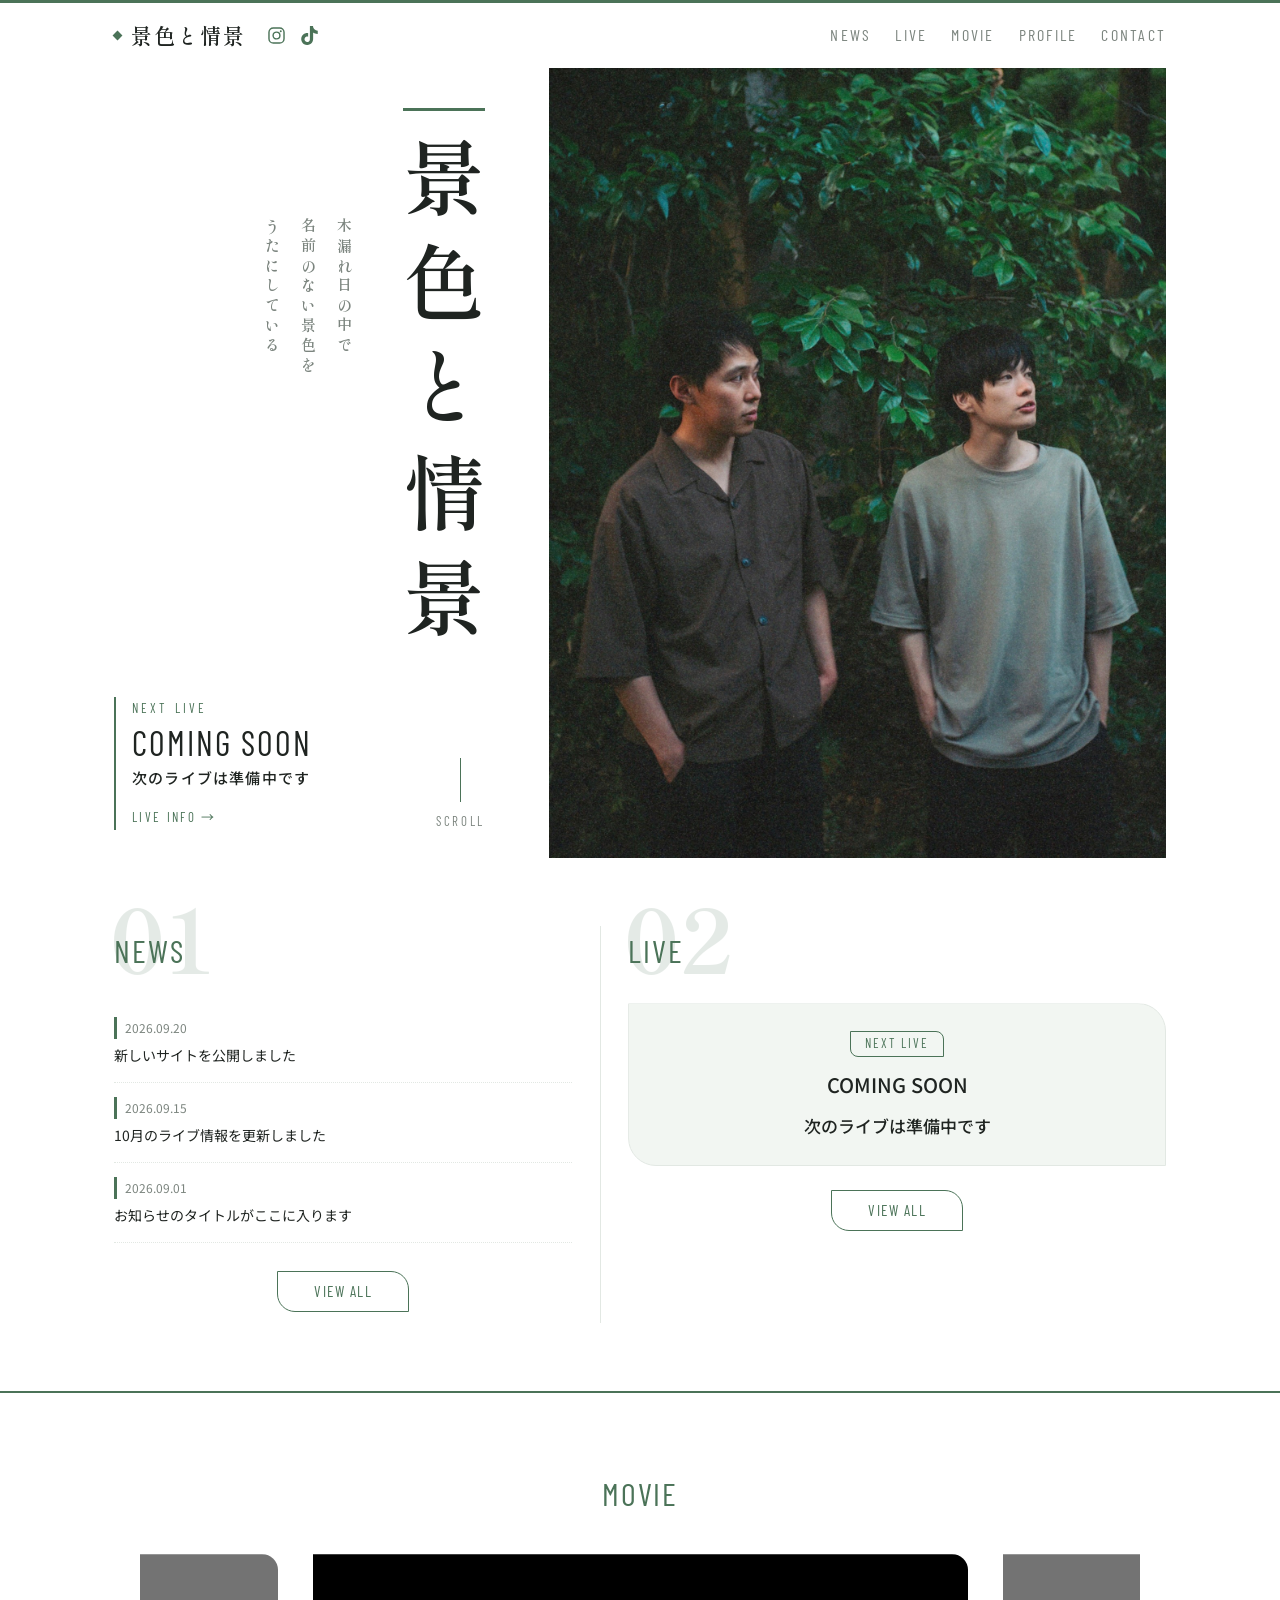
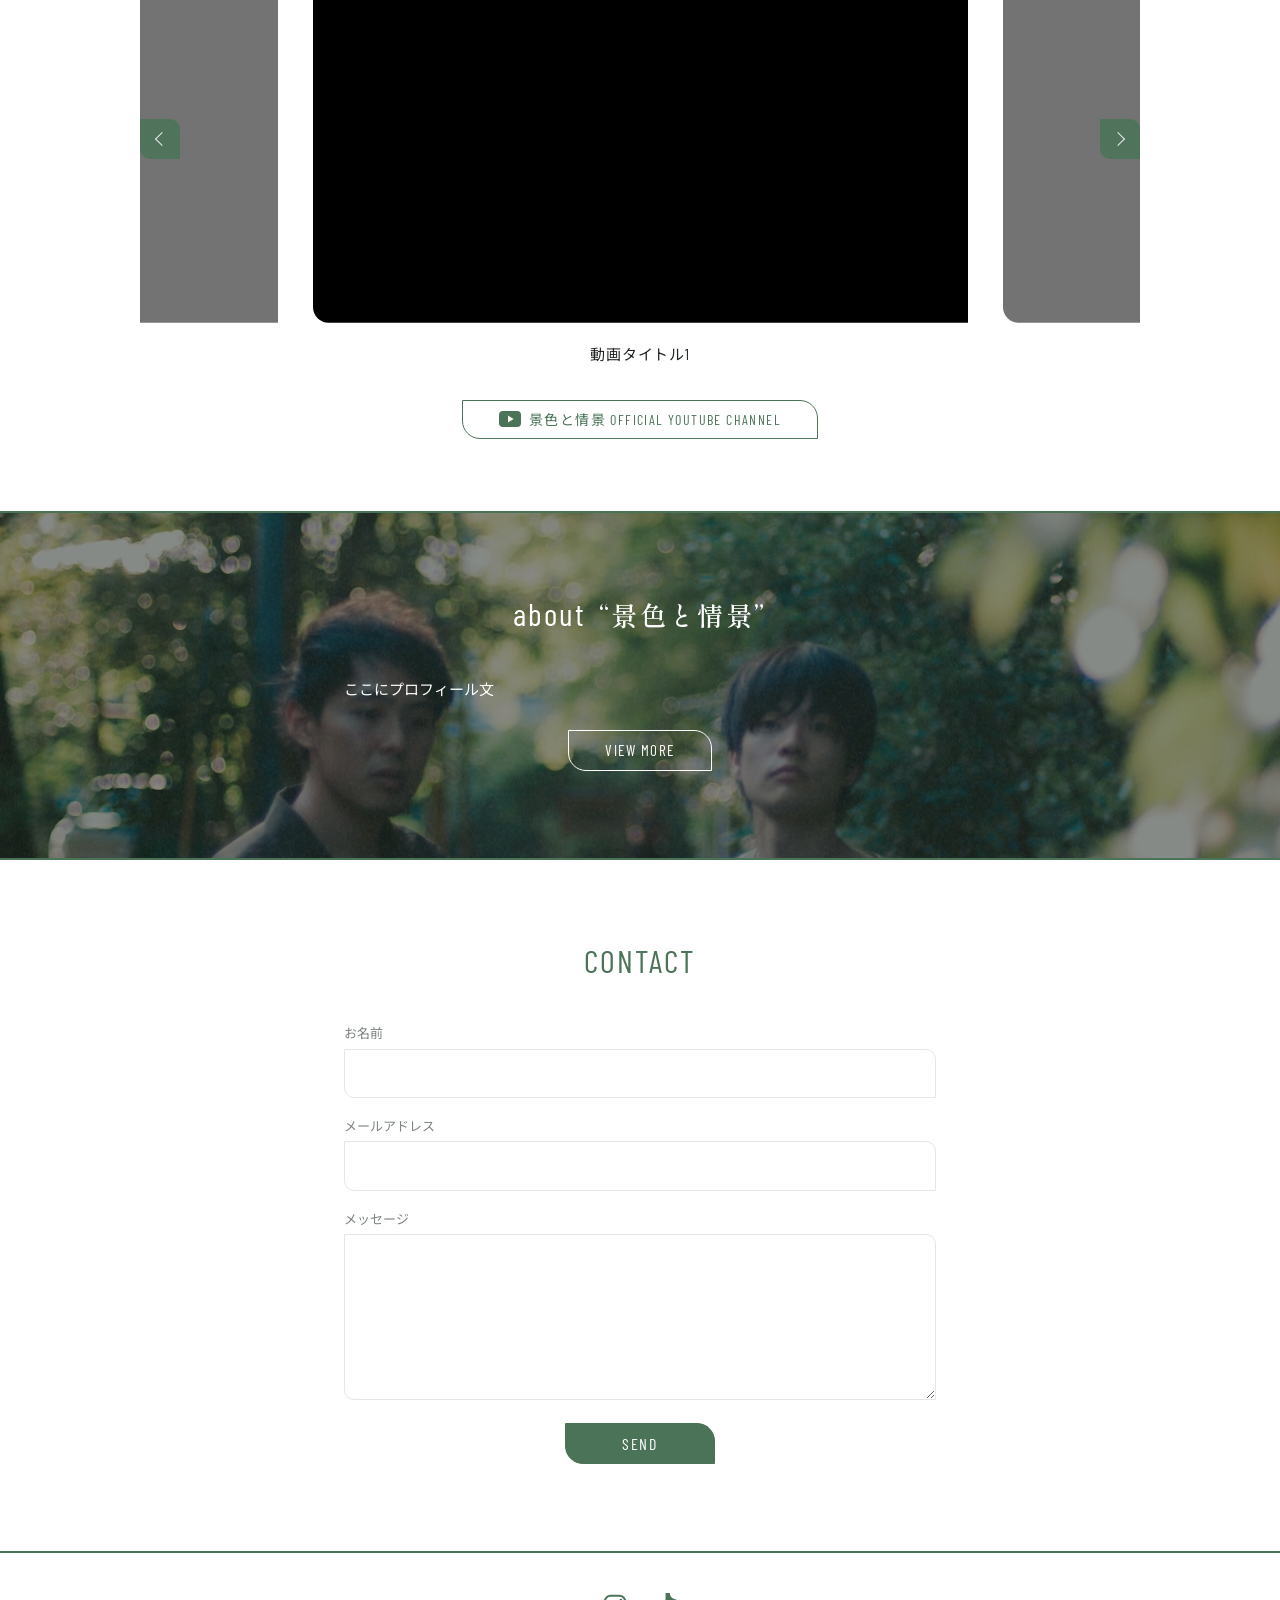
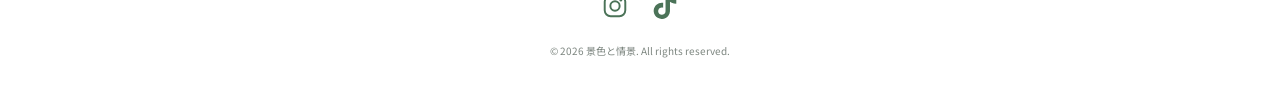
==== index.html @ c63a055a "ヘッダーのロゴの右隣に SNS アイコン（Instagram・TikTok）を追加 Co-Authored-By: Claude Opus 5.5 <noreply@anthropic.com>" ====
<!DOCTYPE html>
<html lang="ja">
<head>
  <meta charset="UTF-8">
  <meta name="viewport" content="width=device-width, initial-scale=1">
  <!-- 途中経過の公開中は、検索に出さない。完成して本番で公開するときに、この1行を消す -->
  <meta name="robots" content="noindex, nofollow">
  <title>景色と情景 | Official Site</title>
  <meta name="description" content="景色と情景 のオフィシャルサイト。ライブ情報・動画・プロフィール・お問い合わせ。">
  <link rel="preconnect" href="https://fonts.googleapis.com">
  <link rel="preconnect" href="https://fonts.gstatic.com" crossorigin>
  <!-- 動きを使う印(スクリプトが動かない環境では、動きなしで全部表示される) -->
  <script>document.documentElement.classList.add('js');</script>
  <link href="https://fonts.googleapis.com/css2?family=Barlow+Condensed:wght@400;500&family=Noto+Sans+JP:wght@400;500&family=Shippori+Mincho:wght@600;700&display=swap" rel="stylesheet">
  <link rel="stylesheet" href="theme.css?v=9">
  <link rel="stylesheet" href="style.css?v=21">
  <link rel="stylesheet" href="idea.css?v=6">
</head>
<body>

<!-- ▼ ヘッダー -->
<header class="site-header">
  <div class="wrap">
    <!-- ロゴ:専用の手書きロゴがないので、筆文字風フォントで表示 -->
    <div class="brand">
      <a class="logo" href="#top">景色と情景</a>
      <!-- SNS(下のフッターと同じリンク) -->
      <div class="head-sns">
        <a href="https://www.instagram.com/keshiki2324/" target="_blank" rel="noopener noreferrer" aria-label="Instagram"><svg viewBox="0 0 24 24" aria-hidden="true"><rect x="2.5" y="2.5" width="19" height="19" rx="5.5" fill="none" stroke="currentColor" stroke-width="1.8"/><circle cx="12" cy="12" r="4.3" fill="none" stroke="currentColor" stroke-width="1.8"/><circle cx="17.4" cy="6.6" r="1.2" fill="currentColor"/></svg></a>
        <a href="https://www.tiktok.com/@keshikijyoukei" target="_blank" rel="noopener noreferrer" aria-label="TikTok"><svg viewBox="0 0 24 24" aria-hidden="true"><path fill="currentColor" d="M12.525.02c1.31-.02 2.61-.01 3.91-.02.08 1.53.63 3.09 1.75 4.17 1.12 1.11 2.7 1.62 4.24 1.79v4.03c-1.44-.05-2.89-.35-4.2-.97-.57-.26-1.1-.59-1.62-.93-.01 2.92.01 5.84-.02 8.75-.08 1.4-.54 2.79-1.35 3.94-1.31 1.92-3.58 3.17-5.91 3.21-1.43.08-2.86-.31-4.08-1.03-2.02-1.19-3.44-3.37-3.65-5.71-.02-.5-.03-1-.01-1.49.18-1.9 1.12-3.72 2.58-4.96 1.66-1.44 3.98-2.13 6.15-1.72.02 1.48-.04 2.96-.04 4.44-.99-.32-2.15-.23-3.02.37-.63.41-1.11 1.04-1.36 1.75-.21.51-.15 1.07-.14 1.61.24 1.64 1.82 3.02 3.5 2.87 1.12-.01 2.19-.66 2.77-1.61.19-.33.4-.67.41-1.06.1-1.79.06-3.57.07-5.36.01-4.03-.01-8.05.02-12.07z"/></svg></a>
      </div>
    </div>
    <nav class="nav" aria-label="メニュー">
      <ul>
        <li><a href="news.html">NEWS</a></li>
        <li><a href="live.html">LIVE</a></li>
        <li><a href="#movie">MOVIE</a></li>
        <li><a href="profile.html">PROFILE</a></li>
        <li><a href="#contact">CONTACT</a></li>
      </ul>
    </nav>
  </div>
</header>

<!-- ▼ メイン写真(写真を替えるときは、下の img の src を書き換える。比率は写真に合わせて自動)
     パソコン:左に縦書きの名前、右に写真(元の縦長の比率のまま)
     スマホ　:写真を全幅で、名前は写真の左下 -->
<div class="hero" id="top">
  <div class="hero-text">
    <!-- アーティスト名。専用の手書きロゴがないので、明朝体で表示 -->
    <h1 class="hero-name">景色と情景</h1>
    <div class="idea idea-words" aria-hidden="true">木漏れ日の中で<br>名前のない景色を<br>うたにしている</div><a class="idea idea-live" href="live.html"><span class="k">NEXT LIVE</span><span class="d">&nbsp;</span><span class="p"></span><span class="t"></span><span class="m">LIVE INFO →</span></a>
    <span class="hero-scroll"><i class="line"></i>SCROLL</span>
  </div>
  <div class="hero-photo"><img src="images/forest-duo2.jpg" width="1522" height="1948" alt="森の中に立つ、景色と情景の2人"></div>
</div>

<main>
  <!-- ▼ NEWS と LIVE を左右に並べる -->
  <div class="wrap">
    <div class="info" id="info">
      <section class="reveal" style="--d:0s" aria-labelledby="news-title">
        <span class="sec-num" aria-hidden="true">01</span>
        <h2 class="sec-title" id="news-title">NEWS</h2>
        <!-- お知らせ。中身は js/news.js が microCMS から読み込んで、新しい順に3件入れる
             (読み込めないときは、下の文のまま) -->
        <ul class="list">
          <li><span class="date">2026.09.20</span>新しいサイトを公開しました</li>
          <li><span class="date">2026.09.15</span>10月のライブ情報を更新しました</li>
          <li><span class="date">2026.09.01</span>お知らせのタイトルがここに入ります</li>
        </ul>
        <p class="more"><a class="btn" href="news.html">VIEW ALL</a></p>
      </section>

      <section id="live" class="reveal" style="--d:.15s" aria-labelledby="live-title">
        <span class="sec-num" aria-hidden="true">02</span>
        <h2 class="sec-title" id="live-title">LIVE</h2>

        <!-- 次のライブ。中身は js/live.js が microCMS から読み込んで入れる(写真の左の NEXT LIVE も同じ)。
             今日以降でいちばん近いライブが、自動で入る。下の一覧は、その次の2件 -->
        <div class="live-card">
          <span class="live-badge">NEXT LIVE</span>
          <p class="live-date">&nbsp;</p>
          <p class="live-status" hidden></p>
          <p class="live-place">ライブ情報を読み込み中...</p>
          <p class="live-detail" hidden></p>
        </div>

        <ul class="list" hidden></ul>
        <p class="more"><a class="btn" href="live.html">VIEW ALL</a></p>
      </section>
    </div>
  </div>

  <!-- ▼ MOVIE -->
  <section class="section" id="movie">
    <div class="wrap reveal">
      <h2 class="sec-title">MOVIE</h2>
      <!-- 動画スライダー:真ん中の動画が再生でき、左右の矢印(またはとなりの動画をクリック)で切り替わる。
           動画を変えるときは、iframe の src の「ID」の部分(YouTube のURL末尾)と、data-title(下に出るタイトル)を書き換える -->
      <div class="yt" id="yt" aria-roledescription="carousel" aria-label="動画">
        <div class="yt-stage">
          <!-- 動画1:iframe の src の「VIDEO_ID」の部分と、data-title(下に出るタイトル)を、実際の動画に書き換える -->
          <div class="yt-slide" data-title="動画タイトル1">
            <iframe src="https://www.youtube.com/embed/VIDEO_ID?enablejsapi=1&amp;rel=0" title="動画タイトル1" loading="lazy" allow="accelerometer; clipboard-write; encrypted-media; gyroscope; picture-in-picture; web-share" referrerpolicy="strict-origin-when-cross-origin" allowfullscreen></iframe>
          </div>
          <div class="yt-slide" data-title="動画タイトル2">
            <iframe src="https://www.youtube.com/embed/VIDEO_ID?enablejsapi=1&amp;rel=0" title="動画タイトル2" loading="lazy" allow="accelerometer; clipboard-write; encrypted-media; gyroscope; picture-in-picture; web-share" referrerpolicy="strict-origin-when-cross-origin" allowfullscreen></iframe>
          </div>
          <div class="yt-slide" data-title="動画タイトル3">
            <iframe src="https://www.youtube.com/embed/VIDEO_ID?enablejsapi=1&amp;rel=0" title="動画タイトル3" loading="lazy" allow="accelerometer; clipboard-write; encrypted-media; gyroscope; picture-in-picture; web-share" referrerpolicy="strict-origin-when-cross-origin" allowfullscreen></iframe>
          </div>
          <button class="yt-btn yt-prev" type="button" aria-label="前の動画"></button>
          <button class="yt-btn yt-next" type="button" aria-label="次の動画"></button>
        </div>
        <p class="yt-caption" aria-live="polite"></p>
      </div>
      <!-- チャンネルへのボタン(リンク先は、景色と情景さんのチャンネルURLに) -->
      <a class="btn btn-yt" href="#" target="_blank" rel="noopener noreferrer">
        <svg viewBox="0 0 22 16" aria-hidden="true"><rect width="22" height="16" rx="4" fill="currentColor"/><path class="tri" d="M9 4.6v6.8L14.6 8z" fill="#fff"/></svg>
        景色と情景 OFFICIAL YOUTUBE CHANNEL
      </a>
    </div>
  </section>

  <!-- ▼ about "景色と情景"(背景は、並木道の2人の写真。写真は style.css の #profile で指定) -->
  <section class="section" id="profile">
    <div class="wrap narrow reveal">
      <h2 class="sec-title about-title">about <span>“景色と情景”</span></h2>
      <div class="profile-text">
        <p>ここにプロフィール文</p>
      </div>
      <p class="more"><a class="btn" href="profile.html">VIEW MORE</a></p>
    </div>
  </section>

  <!-- ▼ CONTACT -->
  <section class="section" id="contact">
    <div class="wrap narrow reveal">
      <h2 class="sec-title">CONTACT</h2>
      <!-- action は、フォーム送信サービス(Formspree など)のURLに置き換える -->
      <form class="form" action="#" method="post">
        <label>お名前<input type="text" name="name" required></label>
        <label>メールアドレス<input type="email" name="email" required></label>
        <label>メッセージ<textarea name="message" rows="6" required></textarea></label>
        <p class="submit"><button class="btn btn-fill" type="submit">SEND</button></p>
      </form>
    </div>
  </section>
</main>

<!-- ▼ フッター -->
<footer class="site-footer">
  <!-- SNS:アイコンを押すと、別のタブで開く。増やすときは、a を1つ足す -->
  <div class="sns">
    <a href="https://www.instagram.com/keshiki2324/" target="_blank" rel="noopener noreferrer" aria-label="Instagram">
      <svg viewBox="0 0 24 24" aria-hidden="true"><rect x="2.5" y="2.5" width="19" height="19" rx="5.5" fill="none" stroke="currentColor" stroke-width="1.8"/><circle cx="12" cy="12" r="4.3" fill="none" stroke="currentColor" stroke-width="1.8"/><circle cx="17.4" cy="6.6" r="1.2" fill="currentColor"/></svg>
    </a>
    <a href="https://www.tiktok.com/@keshikijyoukei" target="_blank" rel="noopener noreferrer" aria-label="TikTok">
      <svg viewBox="0 0 24 24" aria-hidden="true"><path fill="currentColor" d="M12.525.02c1.31-.02 2.61-.01 3.91-.02.08 1.53.63 3.09 1.75 4.17 1.12 1.11 2.7 1.62 4.24 1.79v4.03c-1.44-.05-2.89-.35-4.2-.97-.57-.26-1.1-.59-1.62-.93-.01 2.92.01 5.84-.02 8.75-.08 1.4-.54 2.79-1.35 3.94-1.31 1.92-3.58 3.17-5.91 3.21-1.43.08-2.86-.31-4.08-1.03-2.02-1.19-3.44-3.37-3.65-5.71-.02-.5-.03-1-.01-1.49.18-1.9 1.12-3.72 2.58-4.96 1.66-1.44 3.98-2.13 6.15-1.72.02 1.48-.04 2.96-.04 4.44-.99-.32-2.15-.23-3.02.37-.63.41-1.11 1.04-1.36 1.75-.21.51-.15 1.07-.14 1.61.24 1.64 1.82 3.02 3.5 2.87 1.12-.01 2.19-.66 2.77-1.61.19-.33.4-.67.41-1.06.1-1.79.06-3.57.07-5.36.01-4.03-.01-8.05.02-12.07z"/></svg>
    </a>
  </div>
  <small>&copy; 2026 景色と情景. All rights reserved.</small>
</footer>

<!-- ライブ情報(microCMS の設定は js/config.js) -->
<script src="js/config.js?v=3"></script>
<script src="js/format.js?v=1"></script>
<script src="js/live.js?v=6"></script>
<script src="js/news.js?v=2"></script>

<!-- 動き:画面に入ったら、ふわっと表示する(reveal の印をつけた部分) -->
<script>
(function () {
  var els = document.querySelectorAll('.reveal');
  if (!('IntersectionObserver' in window)) {
    els.forEach(function (e) { e.classList.add('is-visible'); });
    return;
  }
  var io = new IntersectionObserver(function (entries) {
    entries.forEach(function (en) {
      if (en.isIntersecting) { en.target.classList.add('is-visible'); io.unobserve(en.target); }
    });
  }, { threshold: 0.12, rootMargin: '0px 0px -6% 0px' });
  els.forEach(function (e) { io.observe(e); });
})();
</script>

<!-- 動き:動画スライダー(矢印・となりの動画のクリック・スマホのスワイプで切り替え。最後の次は最初へ戻る) -->
<script>
(function () {
  var root = document.getElementById('yt');
  if (!root) return;
  var slides = [].slice.call(root.querySelectorAll('.yt-slide'));
  var cap = root.querySelector('.yt-caption');
  var n = slides.length, cur = 0;

  function rel(i) { var d = (i - cur + n) % n; return d > n / 2 ? d - n : d; }   // 真ん中=0、右=1、左=-1

  function pause(slide) {   // 見えなくなった動画は、一時停止する
    var f = slide.querySelector('iframe');
    try { f.contentWindow.postMessage(JSON.stringify({ event: 'command', func: 'pauseVideo', args: [] }), '*'); } catch (e) {}
  }

  function render(first) {
    slides.forEach(function (s, i) {
      var r = rel(i), old = s._rel;
      s._rel = r;
      var jump = old !== undefined && Math.abs(r - old) > 1;   // 端から端へ飛ぶ1枚は、動きなしで移す
      if (jump) s.classList.add('no-anim');
      s.style.setProperty('--rel', r);
      if (jump) { void s.offsetWidth; s.classList.remove('no-anim'); }
      var active = r === 0;
      if (!active && s.classList.contains('is-active')) pause(s);
      s.classList.toggle('is-active', active);
      s.setAttribute('aria-hidden', active ? 'false' : 'true');
    });
    var text = slides[cur].getAttribute('data-title') || '';
    if (first) { cap.textContent = text; return; }
    cap.style.opacity = 0;
    setTimeout(function () { cap.textContent = text; cap.style.opacity = 1; }, 250);
  }

  function go(i) { cur = (i + n) % n; render(false); }
  root.querySelector('.yt-prev').addEventListener('click', function () { go(cur - 1); });
  root.querySelector('.yt-next').addEventListener('click', function () { go(cur + 1); });
  slides.forEach(function (s, i) { s.addEventListener('click', function () { if (i !== cur) go(i); }); });

  var x0 = null, stage = root.querySelector('.yt-stage');
  stage.addEventListener('touchstart', function (e) { x0 = e.touches[0].clientX; }, { passive: true });
  stage.addEventListener('touchend', function (e) {
    if (x0 === null) return;
    var dx = e.changedTouches[0].clientX - x0; x0 = null;
    if (Math.abs(dx) > 40) go(cur + (dx < 0 ? 1 : -1));
  });

  render(true);
})();
</script>

</body>
</html>
---- theme.css ----
/* ==========================================================
   A 2列型 ─ 色・フォント・画像の設定(ここだけ変えれば見た目が変わります)
   ========================================================== */
:root {
  /* 色(白を基本に、写真の木の葉の緑を、線・見出し・ボタンに、さりげなく) */
  --accent: #4b7358;        /* アクセント色(見出し・線・ボタン)。写真の木の葉の、落ち着いた緑 */
  --accent-soft: #f2f6f2;   /* アクセントの薄い色(プロフィールやライブの枠の背景)。ほんのり緑がかった白 */
  --bg: #ffffff;            /* 背景。白 */
  --text: #1f2421;          /* 本文の文字色。わずかに緑みのある黒 */
  --muted: #7c857f;         /* 補助の文字色。緑みのある灰色 */
  --line: #e2e8e3;          /* 枠線・区切り線 */

  /* フォント(index.html の Google Fonts と合わせる) */
  --font-body: 'Noto Sans JP', sans-serif;
  --font-head: 'Barlow Condensed', 'Noto Sans JP', sans-serif;
  --font-name: 'Shippori Mincho', serif;   /* オーソドックスな明朝体。名前(ロゴ・写真の上の文字)専用 */

  /* 画像:使うときは none を url('images/hero.jpg') のように書き換える */
  /* メイン写真は index.html の img で設定(元の比率のまま表示)。ほかの写真:images/forest-duo.jpg、images/guitar-duo-live.jpg */
}
---- style.css ----
/* ==========================================================
   A 2列型 ─ 配置(レイアウト)
   色は theme.css で管理。ここは基本さわらなくてOK。
   ========================================================== */
*, *::before, *::after { box-sizing: border-box; }
html { scroll-behavior: smooth; }
body {
  margin: 0;
  background: var(--bg);
  color: var(--text);
  font-family: var(--font-body);
  font-size: 15px;
  line-height: 1.8;
}
a { color: inherit; text-decoration: none; }
img { max-width: 100%; display: block; }
.wrap { max-width: 1100px; margin: 0 auto; padding: 0 24px; }

/* ── ヘッダー:ロゴ左・メニュー右 ── */
.site-header { border-top: 3px solid var(--accent); }
.site-header .wrap {
  display: flex; justify-content: space-between; align-items: center;
  flex-wrap: wrap; gap: 12px 24px; padding-top: 18px; padding-bottom: 18px;
}
.logo {
  display: flex; align-items: center; gap: 10px; line-height: 1.2;
  font-family: var(--font-name); font-weight: 600; font-size: 21px; letter-spacing: .1em;
  color: var(--text);
}
.logo::before { content: ""; flex: none; width: 7px; height: 7px; background: var(--accent); transform: rotate(45deg); }
/* ロゴの右隣の SNS アイコン */
.brand { display: flex; align-items: center; gap: 20px; }
.head-sns { display: flex; align-items: center; gap: 14px; }
.head-sns a { display: block; width: 19px; height: 19px; color: var(--accent); transition: opacity .3s ease; }
.head-sns a:hover { opacity: .6; }
.head-sns svg { display: block; width: 100%; height: 100%; }
.nav ul { list-style: none; margin: 0; padding: 0; display: flex; flex-wrap: wrap; gap: 6px 24px; }
.nav a { font-family: var(--font-head); font-size: 16px; letter-spacing: .14em; color: var(--muted); transition: color .3s ease; }
.nav a:hover { color: var(--accent); }

/* ── メイン写真 ──
   写真は切り抜かず、元の比率のまま見せる。
   パソコン:左に縦書きの名前、右に縦長の写真。スマホ:写真を全幅で、名前は写真の左下。 */
.hero {
  position: relative;
  max-width: 1100px; margin: 0 auto; padding: 0 24px;
  display: grid; grid-template-columns: 1fr auto;
  font-family: var(--font-head); letter-spacing: .2em; font-size: 13px;
}
.hero-photo { position: relative; overflow: hidden; }
/* 写真:高さを画面に合わせ、幅は元の比率のまま自動(切り抜かない) */
.hero-photo { --h: clamp(460px, calc(100vh - 110px), 860px); }   /* 写真の高さ(画面の高さに合わせる) */
.hero-photo img {
  display: block; max-width: none;
  height: var(--h);
  width: calc(var(--h) * 1522 / 1948);   /* 幅 = 高さ × 元の比率(横1522 / 縦1948)。写真を替えたら数字も替える */
  filter: contrast(1.03);   /* 写真は、元の色のまま(ほんの少しだけ、くっきり) */
}
/* 左の欄:名前(上)と SCROLL(下) */
.hero-text {
  display: flex; flex-direction: column; justify-content: space-between; align-items: flex-end;
  padding: 40px clamp(28px, 5vw, 64px) 24px 0;
  color: var(--muted);
}
/* アーティスト名:縦書き。上に短いアクセントの線 */
.hero-name {
  position: relative; margin: 0; line-height: 1;
  writing-mode: vertical-rl;
  font-family: var(--font-name); font-weight: 600;
  font-size: clamp(44px, 6.4vw, 84px); letter-spacing: .28em;
  color: var(--text);
}
.hero-name::before {
  content: ""; position: absolute; top: -28px; left: 0; right: 0; height: 3px;
  background: var(--accent);
}
.hero-name { margin-top: 28px; }

/* ── NEWS と LIVE を左右に並べる(幅は少し非対称に。境目に縦線) ── */
.info { display: grid; grid-template-columns: .92fr 1.08fr; gap: 56px; padding: 64px 0; }
.info .reveal { position: relative; z-index: 0; }
.info #live::before {
  content: ""; position: absolute; left: -28px; top: 4px; bottom: 4px; width: 1px;
  background: var(--line);
}
.sec-title {
  position: relative; margin: 0 0 24px; font-family: var(--font-head); font-weight: 400;
  font-size: 32px; letter-spacing: .06em; color: var(--accent);
}
/* 見出しの後ろの、大きな薄い数字(飾り) */
.sec-num {
  position: absolute; z-index: -1; left: -4px; top: -30px;
  font-family: var(--font-name); font-weight: 700; font-size: 88px; line-height: 1;
  color: var(--accent); opacity: .14; letter-spacing: 0;
}
.list { list-style: none; margin: 0 0 28px; padding: 0; }
.list li { padding: 14px 0; border-bottom: 1px dotted var(--line); font-size: 14px; }
.list .date {
  display: block; font-size: 12px; color: var(--muted);
  border-left: 3px solid var(--accent); padding-left: 8px; margin-bottom: 4px;
}
.tag {
  display: inline-block; margin-left: 6px; padding: 0 10px; border-radius: 0 8px 0 8px;
  background: var(--accent); color: #fff; font-size: 11px; letter-spacing: .06em;
}
.more { text-align: center; }

/* ── LIVE カード(共通部品) ── */
.live-card {
  border: 1px solid var(--line); border-radius: 0 28px 0 28px; padding: 24px 20px; margin-bottom: 24px;
  text-align: center; background: var(--accent-soft);
}
.live-badge {
  display: inline-block; border: 1px solid var(--accent); border-radius: 0 8px 0 8px; color: var(--accent);
  padding: 0 14px; font-family: var(--font-head); letter-spacing: .14em; font-size: 13px;
}
.live-date { margin: 10px 0 0; font-size: 20px; font-weight: 500; }
.live-status { margin: 0; color: var(--accent); font-size: 14px; font-weight: 500; }
.live-place { margin: 8px 0 0; font-size: 17px; font-weight: 500; }
.live-detail { margin: 6px 0 0; font-size: 13px; color: var(--muted); white-space: pre-line; }

/* ── ライブ情報のページ(live.html)──
   年月ごとの見出し、その下に1件ずつ。終わったライブは「PAST LIVE」の下に、薄く */
.live-page { max-width: 800px; margin: 0 auto; padding: 64px 24px 80px; }
.live-page .sec-title { text-align: center; margin-bottom: 48px; }
.live-page .loading, .live-empty { text-align: center; color: var(--muted); }
.month-group { margin-bottom: 44px; }
.month-title {
  margin: 0 0 8px; padding-bottom: 6px; border-bottom: 2px solid var(--accent);
  font-family: var(--font-head); font-weight: 500; font-size: 26px; letter-spacing: .06em; color: var(--text);
}
.live-list { list-style: none; margin: 0; padding: 0; }
.live-list li { padding: 20px 0; border-bottom: 1px dotted var(--line); }
.live-list span { display: block; }
.live-list .date { font-size: 18px; font-weight: 500; letter-spacing: .04em; border-left: 3px solid var(--accent); padding-left: 10px; }
.live-list .status { margin-top: 4px; color: var(--accent); font-size: 13px; font-weight: 500; }
.live-list .venue { margin-top: 6px; font-size: 16px; font-weight: 500; }
.live-list .desc { margin-top: 4px; font-size: 14px; color: var(--muted); line-height: 1.8; white-space: pre-wrap; }
.past-divider {
  margin: 64px 0 28px; padding-top: 32px; border-top: 1px solid var(--line); text-align: center;
  font-family: var(--font-head); font-weight: 400; font-size: 20px; letter-spacing: .3em; color: var(--muted);
}
.live-list.past { opacity: .5; }
.live-page .back, .profile-page .back { margin-top: 48px; text-align: center; }

/* ── プロフィールのページ(profile.html)──
   上:2人の横長の写真、その下に紹介文。下:メンバー2人を並べる */
.profile-page { max-width: 1000px; margin: 0 auto; padding: 64px 24px 80px; }
.profile-page > .sec-title, .members .sec-title { text-align: center; margin-bottom: 48px; }
.profile-photo img { width: 100%; height: auto; border-radius: 0 28px 0 28px; }
.profile-body { max-width: 760px; margin: 40px auto 0; }
.profile-name {
  margin: 0 0 20px; padding-bottom: 12px; border-bottom: 2px solid var(--accent);
  font-family: var(--font-name); font-weight: 600; font-size: 28px; letter-spacing: .12em;
}
.profile-body p { margin: 0 0 1em; }
.members { margin-top: 96px; padding-top: 64px; border-top: 1px solid var(--line); }
.member-grid { display: grid; grid-template-columns: 1fr 1fr; gap: 56px; }
.member-photo { aspect-ratio: 4 / 5; overflow: hidden; border-radius: 0 28px 0 28px; }
.member-photo img { width: 100%; height: 100%; object-fit: cover; }
.pos-nakayama { object-position: 22% 50%; }   /* 顔が左寄りの写真 */
.pos-iisaka { object-position: 50% 30%; }
.member-name {
  margin: 20px 0 10px; padding-left: 12px; border-left: 3px solid var(--accent); line-height: 1.3;
  font-family: var(--font-name); font-weight: 600; font-size: 22px; letter-spacing: .08em;
}
.member-text p { margin: 0 0 1em; font-size: 14px; line-height: 1.9; }
.member-text p:last-child { margin-bottom: 0; }
#profile .more { margin-top: 28px; }

/* ── NEWS のページ(news.html)。トップの NEWS と同じ形の一覧を、少し大きく ── */
.news-list li { padding: 18px 0; font-size: 15px; }
.news-list .date { font-size: 13px; }

/* ── ボタン:触れると、色が左から右へ広がる ── */
.btn {
  display: inline-block; border: 1px solid var(--accent); color: var(--accent);
  border-radius: 0 18px 0 18px; padding: 6px 36px; font-family: var(--font-head);
  font-size: 15px; letter-spacing: .1em; cursor: pointer;
  background-color: transparent;
  background-image: linear-gradient(var(--accent), var(--accent));
  background-repeat: no-repeat; background-position: left center; background-size: 0% 100%;
  transition: background-size .45s var(--ease, ease), color .35s ease, opacity .3s ease;
}
.btn:hover { background-size: 100% 100%; color: #fff; }
.btn-fill { background-color: var(--accent); background-size: 100% 100%; color: #fff; padding: 10px 56px; font-size: 16px; }
.btn-fill:hover { opacity: .85; }

/* ── 下のセクション(中央寄せ・上に細い線) ── */
.section { border-top: 2px solid var(--accent); padding: 72px 0; text-align: center; }
.section .sec-title { margin-bottom: 32px; }
.narrow { max-width: 640px; margin: 0 auto; }

/* ── MOVIE:動画スライダー(真ん中の動画を大きく、左右にとなりの動画が少し見える) ──
   --wn = 真ん中の動画の幅(全体に対する割合)、--gap = 動画と動画の間 */
.yt { max-width: 1000px; margin: 0 auto; --wn: .655; --gap: 35px; }
.yt-stage { position: relative; overflow: hidden; }
.yt-slide { position: relative; aspect-ratio: 16 / 9; background: #000; margin-bottom: 16px; border-radius: 0 16px 0 16px; overflow: hidden; }   /* スクリプトが動かない環境では、縦に並べる */
.yt-slide iframe { position: absolute; inset: 0; width: 100%; height: 100%; border: 0; }
.yt-btn { display: none; }

.js .yt-stage { height: 0; padding-top: calc(var(--wn) * 56.25%); }
.js .yt-slide {
  position: absolute; top: 0; left: 50%; margin: 0 0 0 calc(var(--wn) * -50%);
  width: calc(var(--wn) * 100%);
  transform: translateX(calc(var(--rel, 0) * (100% + var(--gap))));
  opacity: .55; transition: transform .9s var(--ease, ease), opacity .8s ease-out;
}
.js .yt-slide.is-active { opacity: 1; }
.js .yt-slide.no-anim { transition: none; }
.js .yt-slide:not(.is-active) { cursor: pointer; }
.js .yt-slide:not(.is-active) iframe { pointer-events: none; }   /* となりの動画は、クリックで切り替える(再生はしない) */

.js .yt-btn {
  display: block; position: absolute; z-index: 2; top: 50%; width: 40px; height: 40px; margin-top: -20px;
  padding: 0; border: 0; border-radius: 0 10px 0 10px; background: var(--accent); opacity: .85; cursor: pointer; transition: opacity .3s ease;
}
.yt-btn:hover { opacity: 1; }
.yt-btn::before {
  content: ""; position: absolute; top: 50%; left: 50%; width: 10px; height: 10px;
  border-top: 1.5px solid #fff; border-right: 1.5px solid #fff;
}
.yt-prev { left: 0; }
.yt-prev::before { transform: translate(-30%, -50%) rotate(-135deg); }
.yt-next { right: 0; }
.yt-next::before { transform: translate(-70%, -50%) rotate(45deg); }

.yt-caption {
  margin: 18px 0 0; min-height: 1.8em; font-family: var(--font-head); font-size: 15px;
  letter-spacing: .06em; transition: opacity .3s ease;
}
.btn-yt { display: inline-flex; align-items: center; gap: 8px; margin-top: 32px; font-size: 14px; }
.btn-yt svg { width: 22px; height: 16px; flex: none; }
.btn-yt .tri { transition: fill .35s ease; }
.btn-yt:hover .tri { fill: var(--accent); }

/* ── PROFILE ── */
/* about "景色と情景":並木道の2人の写真を背景に。文字が読めるよう、少し暗くする。
   写真の上下の位置(2人の顔が見える位置)は background-position の 2つ目の数字で調整 */
#profile {
  position: relative; overflow: hidden; color: #fff;
  background: linear-gradient(rgba(18, 28, 22, .5), rgba(18, 28, 22, .5)), url('images/about-duo-trees.jpg') center 47% / cover no-repeat;
}
#profile .sec-title { color: #fff; }
.about-title span { font-family: var(--font-name); font-weight: 600; font-size: .82em; letter-spacing: .1em; margin-left: .2em; }
#profile .btn { border-color: #fff; color: #fff; background-image: linear-gradient(#fff, #fff); }
#profile .btn:hover { color: var(--accent); }
.profile-text { position: relative; z-index: 0; text-align: left; }


/* ── 問い合わせフォーム ── */
.form { text-align: left; }
.form label { display: block; margin: 0 0 16px; font-size: 13px; color: var(--muted); }
.form input, .form textarea {
  width: 100%; margin-top: 4px; padding: 12px 14px;
  border: 1px solid var(--line); border-radius: 0 10px 0 10px; font: inherit; color: var(--text); background: #fff;
}
.form input:focus, .form textarea:focus { outline: 2px solid var(--accent); }
.form .submit { text-align: center; margin-top: 8px; }

/* ── フッター ── */
.site-footer { border-top: 2px solid var(--accent); padding: 40px 0; text-align: center; font-size: 12px; color: var(--muted); }
.sns { display: flex; justify-content: center; gap: 24px; margin-bottom: 20px; font-family: var(--font-head); font-size: 15px; letter-spacing: .12em; }
.sns a { color: var(--accent); display: block; width: 26px; height: 26px; transition: opacity .3s ease; }
.sns a:hover { opacity: .6; }
.sns svg { display: block; width: 100%; height: 100%; }

/* ── 動き ──────────────────────────────────────────────
   動きは、場所ごとに種類と速さを変えている(全部同じにしない)。
     開いた直後      写真がゆっくり引いていく。名前は、書くように左から現れる
     「SCROLL」      線が繰り返し流れる
     見出し          左から右へ、幕が開くように現れる
     NEWS・LIVE 一覧  1行ずつ、左から順に現れる
     LIVE のカード    下から上へ、幕が上がるように現れる
     動画            中央から左右へ開く
     プロフィール・フォーム  上から順に、静かに現れる
     ボタン          触れると、色が左から右へ広がる
   「視差効果を減らす」設定の人には、動きなしで全部表示される。
   ────────────────────────────────────────────────── */
:root { --ease: cubic-bezier(.16, 1, .3, 1); }   /* 最初が速く、終わりがゆっくりの動き */

@keyframes heroZoom { from { opacity: 0; transform: scale(1.1); } to { opacity: 1; transform: scale(1); } }
@keyframes nameWrite {
  from { clip-path: inset(-30px 100% -30px -30px); }
  to   { clip-path: inset(-30px -30px -30px -30px); }
}
@keyframes nameWriteV {
  from { clip-path: inset(-30px -30px 100% -30px); }
  to   { clip-path: inset(-30px -30px -30px -30px); }
}
@keyframes fadeIn { from { opacity: 0; } to { opacity: 1; } }
@keyframes scrollLine {
  0%   { transform: translateY(-100%); }
  60%  { transform: translateY(0); }
  100% { transform: translateY(100%); }
}

/* 開いた直後 */
.hero-photo img { animation: heroZoom 2.4s var(--ease) both; }
.hero-name { animation: nameWriteV 1.8s cubic-bezier(.65, 0, .35, 1) .9s both; }
.hero-scroll {
  position: relative; z-index: 1;
  display: flex; flex-direction: column; align-items: center; gap: 8px;
  animation: fadeIn 1s ease-out 2.4s both;
}
.hero-scroll .line { position: relative; display: block; width: 1px; height: 44px; overflow: hidden; background: var(--line); }
.hero-scroll .line::after { content: ""; position: absolute; inset: 0; background: var(--accent); animation: scrollLine 2s ease-in-out infinite; }

/* スクロールして見えたとき(.reveal が画面に入ると、.is-visible がつく)
   --d = 部分ごとの遅れ、--i = 一覧の何番目か */
.js .reveal .sec-title {
  clip-path: inset(-6px 100% -6px -6px);
  transition: clip-path 1.1s var(--ease) var(--d, 0s);
}
.js .reveal.is-visible .sec-title { clip-path: inset(-6px -6px -6px -6px); }

.js .reveal .list li,
.js .reveal .more {
  opacity: 0; transform: translateX(-20px);
  transition: opacity 1s var(--ease) calc(var(--d, 0s) + .35s + var(--i, 0) * .14s),
              transform 1.1s var(--ease) calc(var(--d, 0s) + .35s + var(--i, 0) * .14s);
}
.js .reveal.is-visible .list li,
.js .reveal.is-visible .more { opacity: 1; transform: none; }
.list li:nth-child(1) { --i: 0; }
.list li:nth-child(2) { --i: 1; }
.list li:nth-child(3) { --i: 2; }
.more { --i: 3; }
#live .list li:nth-child(1) { --i: 2; }   /* LIVE は、カードのあとに続けて出す */
#live .list li:nth-child(2) { --i: 3; }
#live .more { --i: 4; }

.js .reveal .live-card {
  clip-path: inset(100% 0 0 0);
  transition: clip-path 1.2s var(--ease) calc(var(--d, 0s) + .35s);
}
.js .reveal.is-visible .live-card { clip-path: inset(0 0 0 0); }

.js .reveal .yt-stage {
  clip-path: inset(0 50% 0 50%);
  transition: clip-path 1.4s var(--ease) .25s;
}
.js .reveal.is-visible .yt-stage { clip-path: inset(0 0 0 0); }
.js .reveal > .btn {
  opacity: 0;
  transition: opacity 1s ease-out .9s, background-size .45s var(--ease), color .35s ease;
}
.js .reveal.is-visible > .btn { opacity: 1; }

.js .reveal .profile-text p,
.js .reveal .form label,
.js .reveal .form .submit {
  opacity: 0; transform: translateY(10px);
  transition: opacity 1.4s ease-out calc(.25s + var(--i, 0) * .22s),
              transform 1.4s var(--ease) calc(.25s + var(--i, 0) * .22s);
}
.js .reveal.is-visible .profile-text p,
.js .reveal.is-visible .form label,
.js .reveal.is-visible .form .submit { opacity: 1; transform: none; }
.profile-text p:nth-child(1), .form label:nth-child(1) { --i: 0; }
.profile-text p:nth-child(2), .form label:nth-child(2) { --i: 1; }
.form label:nth-child(3) { --i: 2; }
.form .submit { --i: 3; }

@media (prefers-reduced-motion: reduce) {
  .hero-photo img, .hero-name, .hero-scroll { animation: none; }
  .hero-scroll .line::after { animation: none; transform: none; }
  .js .reveal .sec-title, .js .reveal .list li, .js .reveal .more, .js .reveal .live-card,
  .js .reveal .yt-stage, .js .reveal > .btn, .js .reveal .profile-text p,
  .js .reveal .form label, .js .reveal .form .submit {
    opacity: 1; transform: none; clip-path: none; transition: none;
  }
}

/* ── スマホ ── */
@media (max-width: 720px) {
  /* メイン写真:全幅で、元の比率のまま。名前は写真の左下に白で重ねる */
  .hero { display: block; padding: 0; }
  .hero-photo img { width: 100%; height: auto; }   /* スマホは全幅。高さは元の比率で自動 */
  .hero-photo::after { content: ""; position: absolute; inset: 0; background: linear-gradient(to top, rgba(0,0,0,.5), rgba(0,0,0,0) 40%); }   /* 名前を読みやすくする影 */
  .hero-text { position: absolute; inset: 0; z-index: 1; padding: 0; pointer-events: none; }
  .hero-name {
    position: absolute; bottom: 8px; left: 0; margin: 0; padding-left: 22px;
    writing-mode: horizontal-tb; font-size: clamp(38px, 10vw, 60px); letter-spacing: .08em;
    color: #fff; filter: drop-shadow(0 2px 10px rgba(0, 0, 0, .5));
    animation-name: nameWrite;
  }
  .hero-name::before { right: auto; top: 8px; bottom: 8px; width: 4px; height: auto; }
  .hero-scroll { display: none; }   /* スマホでは、名前と重なるので「SCROLL」は隠す */
  .site-header .wrap { padding-top: 12px; padding-bottom: 12px; gap: 8px 24px; }   /* スマホでは、ヘッダーの上下の余白を詰める */
  .info { grid-template-columns: 1fr; gap: 40px; padding: 40px 0; }
  .info #live::before { display: none; }   /* 1列になるので、縦線は消す */
  .sec-num { font-size: 64px; top: -22px; }
  .section { padding: 48px 0; }
  .nav ul { gap: 4px 18px; }
  .live-page { padding: 40px 20px 56px; }
  .profile-page { padding: 40px 20px 56px; }
  .profile-page .profile-photo { margin: 0 -20px; }   /* スマホでは、写真を画面の端まで */
  .profile-photo img { border-radius: 0; }
  .profile-body { margin-top: 28px; }
  .members { margin-top: 56px; padding-top: 40px; }
  .member-grid { grid-template-columns: 1fr; gap: 44px; }
  .month-title { font-size: 22px; }
  .yt { --wn: 1; --gap: 12px; margin: 0 -24px; }   /* スマホでは、動画を画面いっぱいに。となりの動画は見えない */
  .js .yt-btn { width: 22px; }
  .yt-btn::before { width: 8px; height: 8px; }
  .btn-yt { font-size: 12px; padding: 9px 16px; gap: 6px; }
}
---- idea.css ----
/* 余白アイデアの見本 */
.hero-text { position: relative; }
.idea { position: absolute; z-index: 1; }
.idea-words { top: 150px; right: calc((clamp(28px, 5vw, 64px) + clamp(44px, 6.4vw, 84px)) + 40px); writing-mode: vertical-rl;
  font-family: var(--font-name); font-weight: 600; font-size: 15px; line-height: 2.4; letter-spacing: .32em; color: var(--muted); }
.idea-live { left: 0; bottom: 28px; display: flex; flex-direction: column; gap: 2px; padding-left: 16px; border-left: 2px solid var(--accent); color: var(--text); }
.idea-live .k { font-family: var(--font-head); font-size: 13px; letter-spacing: .24em; color: var(--accent); }
.idea-live .d { font-family: var(--font-head); font-size: 34px; letter-spacing: .06em; line-height: 1.2; }
.idea-live .d small { font-size: 15px; color: var(--muted); letter-spacing: .14em; }
.idea-live .p { font-size: 15px; font-weight: 500; letter-spacing: .08em; }
.idea-live .t { font-size: 12px; color: var(--muted); }
.idea-live .m { margin-top: 10px; font-family: var(--font-head); font-size: 13px; letter-spacing: .18em; color: var(--accent); }

/* スマホ:写真の下に、左に縦書きの言葉、右に次のライブを並べる。名前は写真の左下のまま */
@media (max-width: 720px) {
  .hero { display: flex; flex-direction: column; }
  .hero-photo { order: 1; }
  .hero-text { order: 2; }
  .hero-text {
    position: static; display: flex; flex-direction: row; justify-content: space-between; align-items: flex-end; gap: 20px;
    padding: 28px 24px 8px; pointer-events: auto;
  }
  .hero-name {
    top: calc(100vw * 1948 / 1522 - 8px); bottom: auto; transform: translateY(-100%);
  }
  .idea { position: static; }
  .idea-words { order: 1; font-size: 13px; line-height: 2.2; }
  .idea-live { order: 2; align-self: flex-end; }
  .idea-live .d { font-size: 28px; }
}
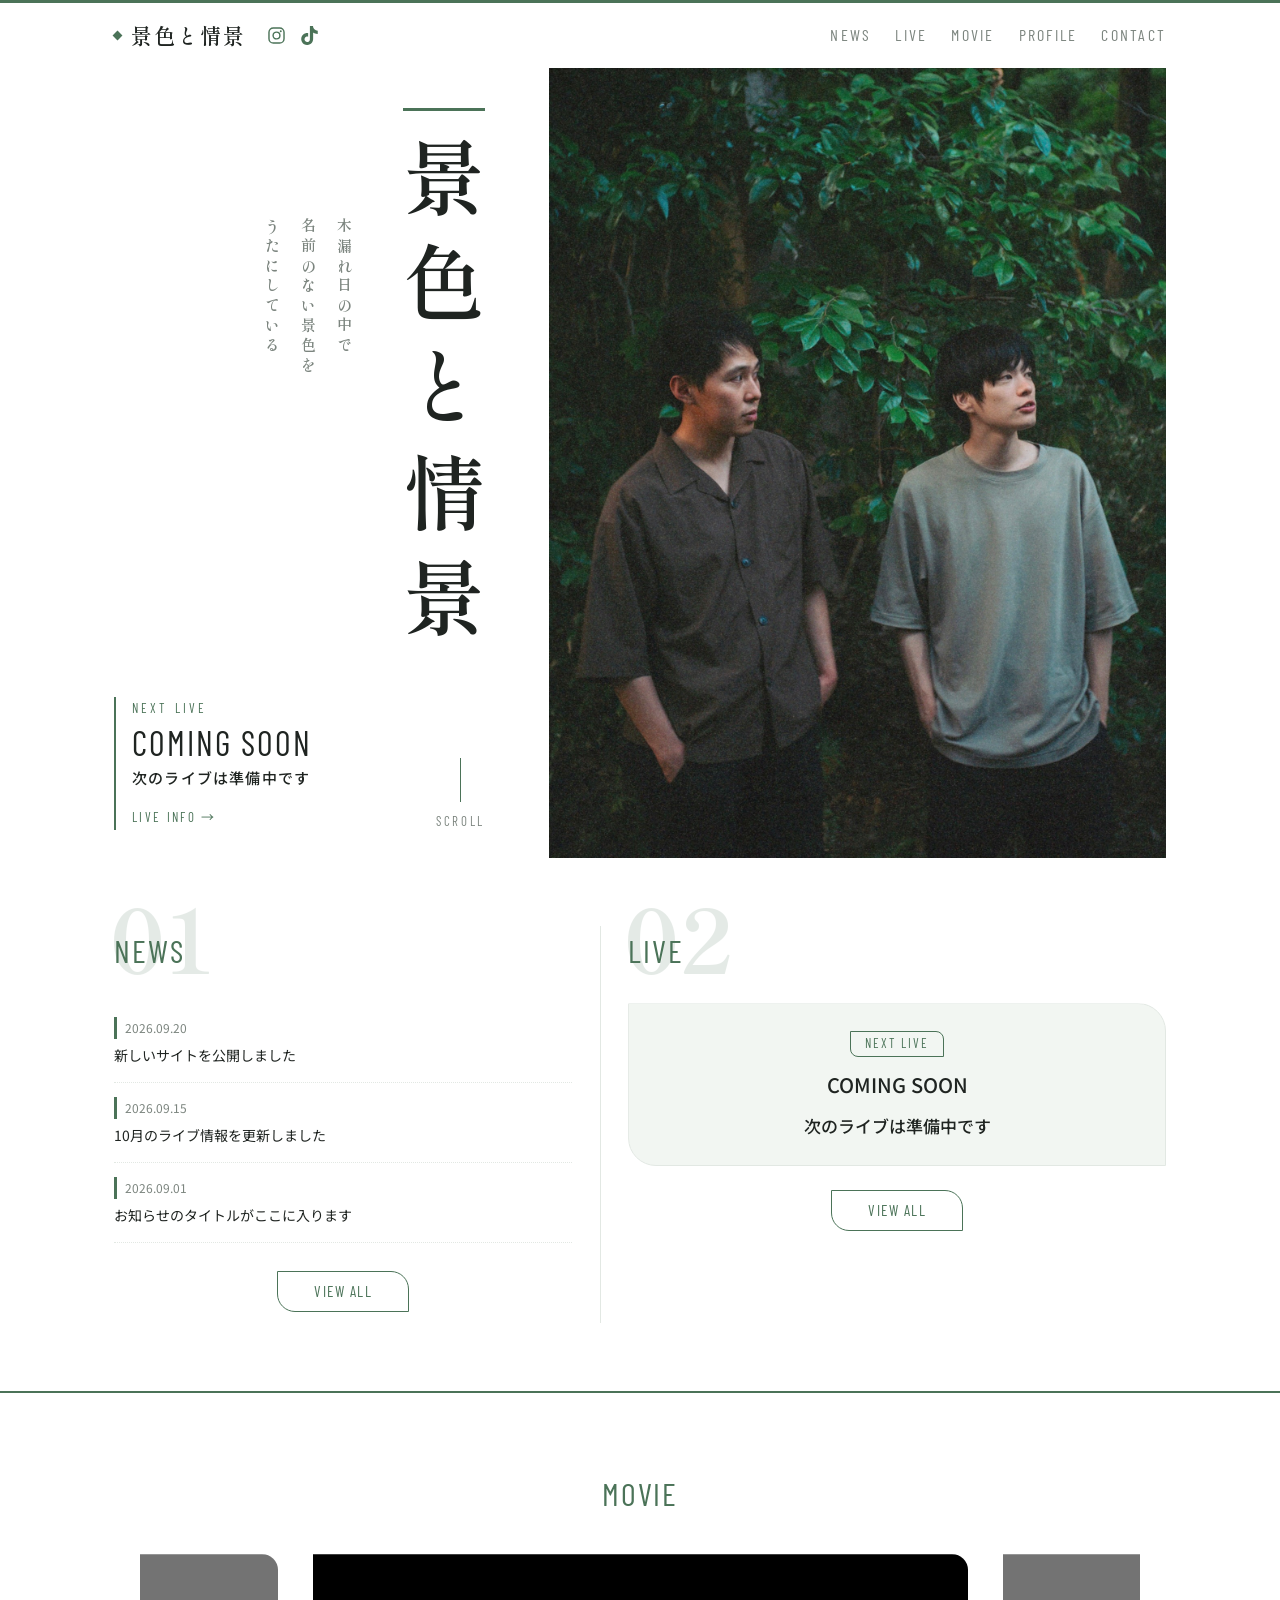
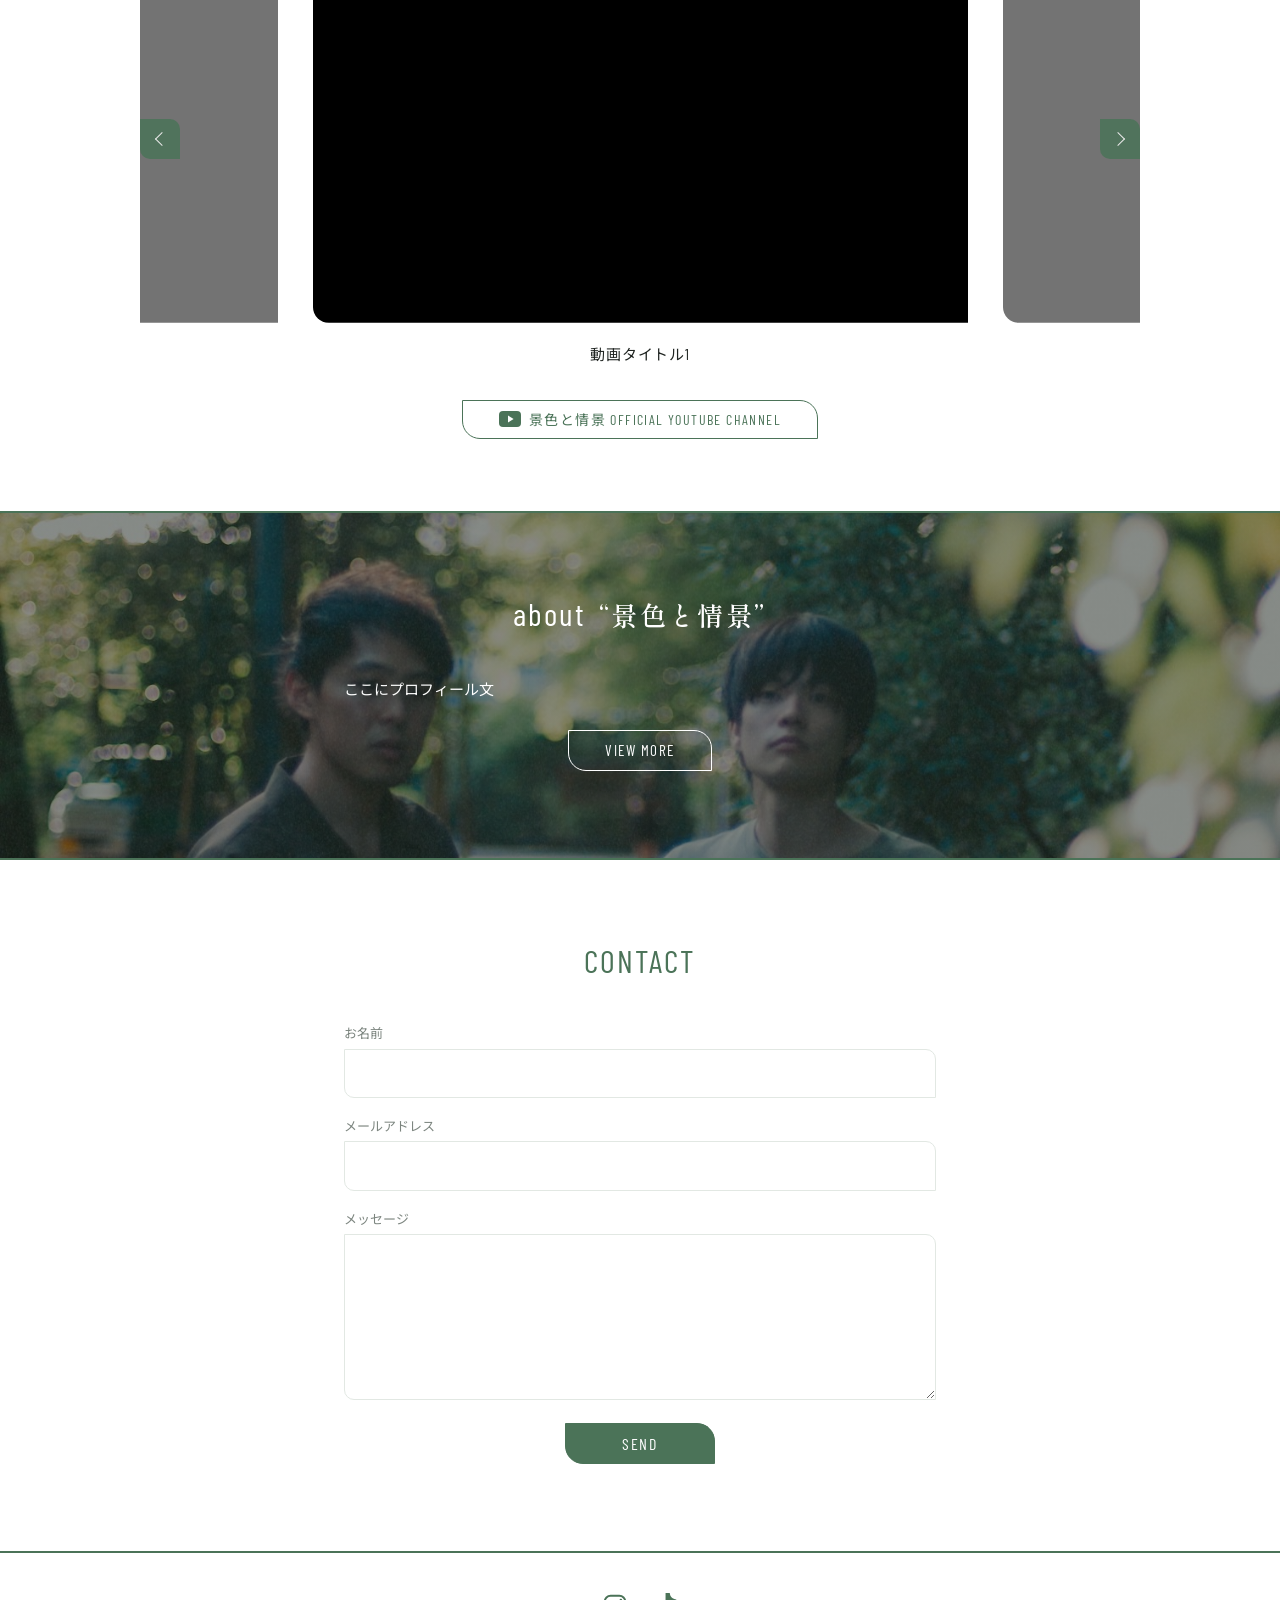
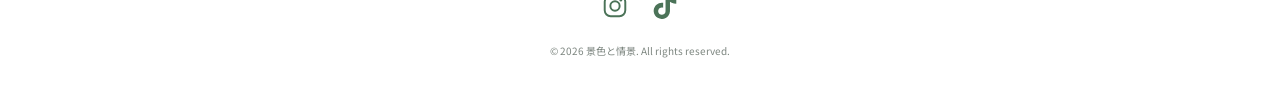
==== commit 3335a430: "about 欄の背景写真の位置を調整（顔を上に） Co-Authored-By: Claude Opus 5.5 <noreply@anthropic.com>" ====
--- a/index.html
+++ b/index.html
@@ -13,7 +13,7 @@
   <script>document.documentElement.classList.add('js');</script>
   <link href="https://fonts.googleapis.com/css2?family=Barlow+Condensed:wght@400;500&family=Noto+Sans+JP:wght@400;500&family=Shippori+Mincho:wght@600;700&display=swap" rel="stylesheet">
   <link rel="stylesheet" href="theme.css?v=9">
-  <link rel="stylesheet" href="style.css?v=21">
+  <link rel="stylesheet" href="style.css?v=22">
   <link rel="stylesheet" href="idea.css?v=6">
 </head>
 <body>
--- a/style.css
+++ b/style.css
@@ -239,7 +239,7 @@
    写真の上下の位置(2人の顔が見える位置)は background-position の 2つ目の数字で調整 */
 #profile {
   position: relative; overflow: hidden; color: #fff;
-  background: linear-gradient(rgba(18, 28, 22, .5), rgba(18, 28, 22, .5)), url('images/about-duo-trees.jpg') center 47% / cover no-repeat;
+  background: linear-gradient(rgba(18, 28, 22, .5), rgba(18, 28, 22, .5)), url('images/about-duo-trees.jpg') center 52% / cover no-repeat;
 }
 #profile .sec-title { color: #fff; }
 .about-title span { font-family: var(--font-name); font-weight: 600; font-size: .82em; letter-spacing: .1em; margin-left: .2em; }
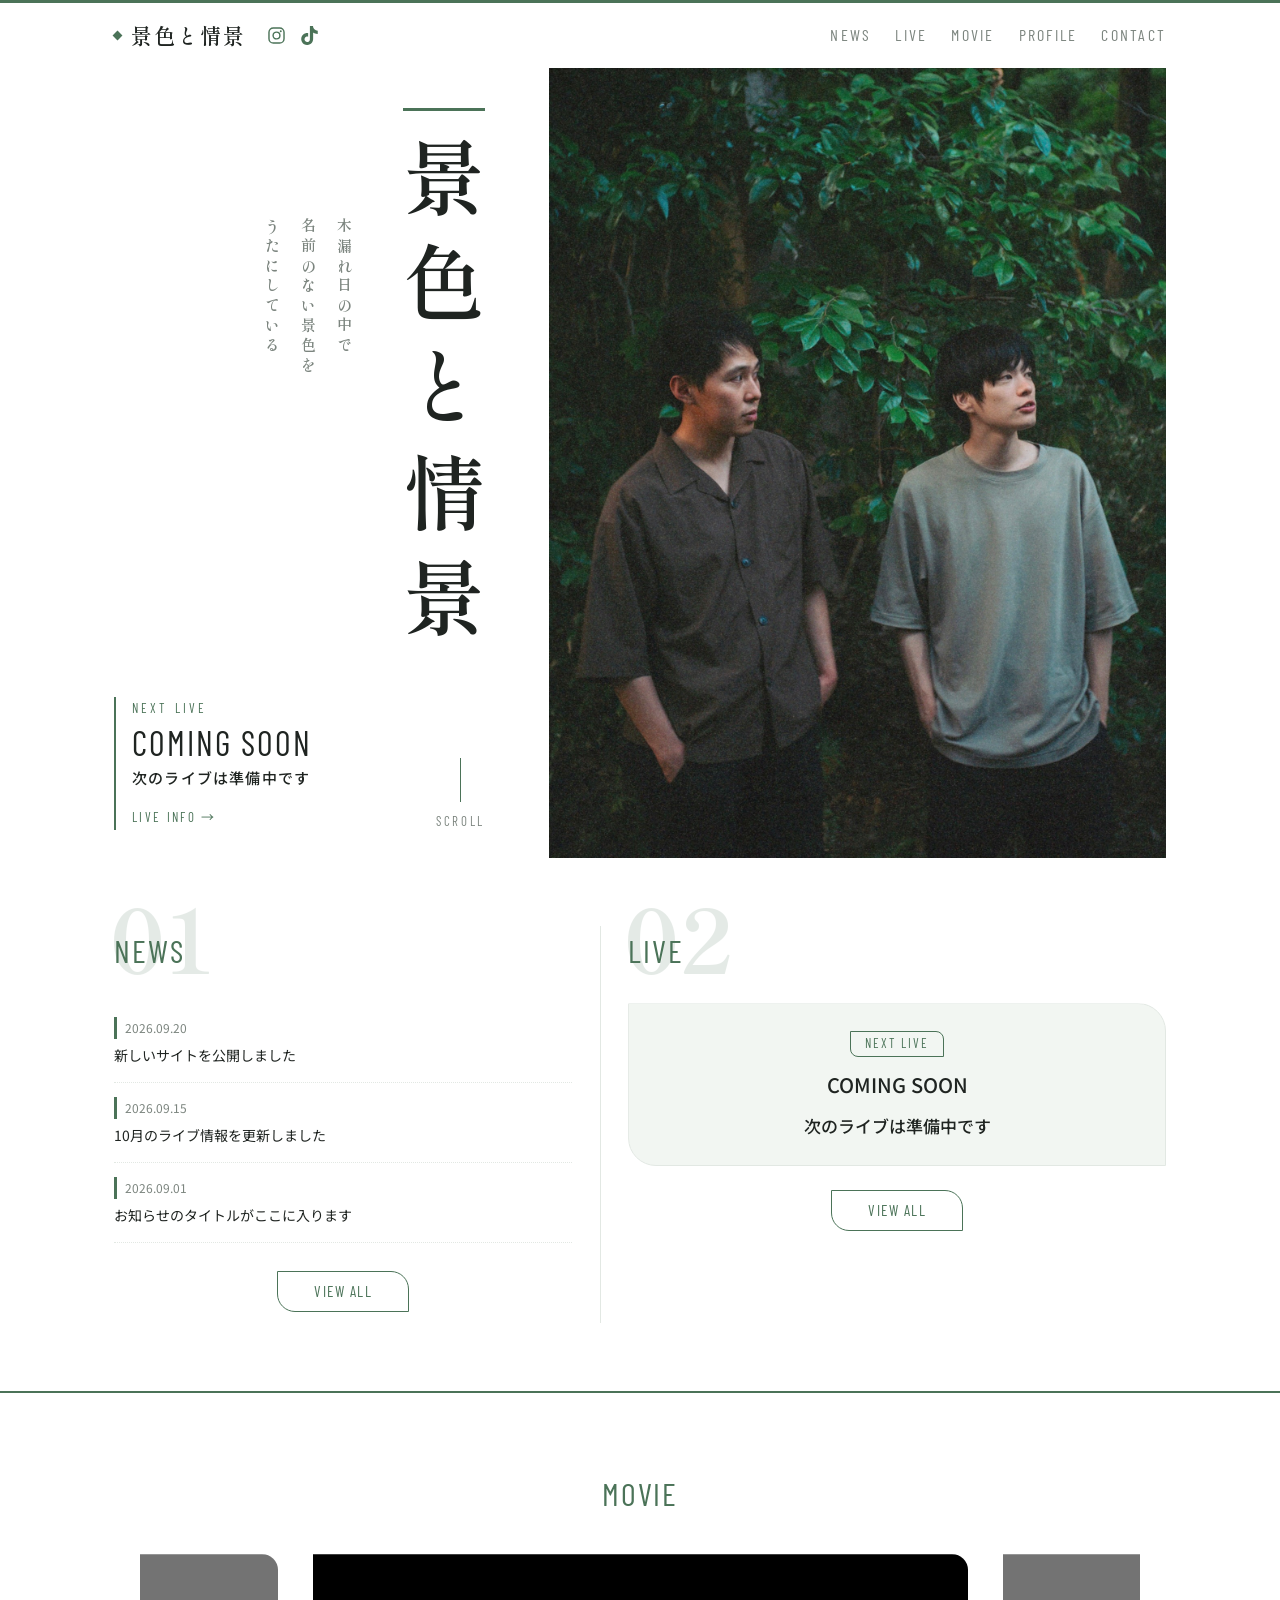
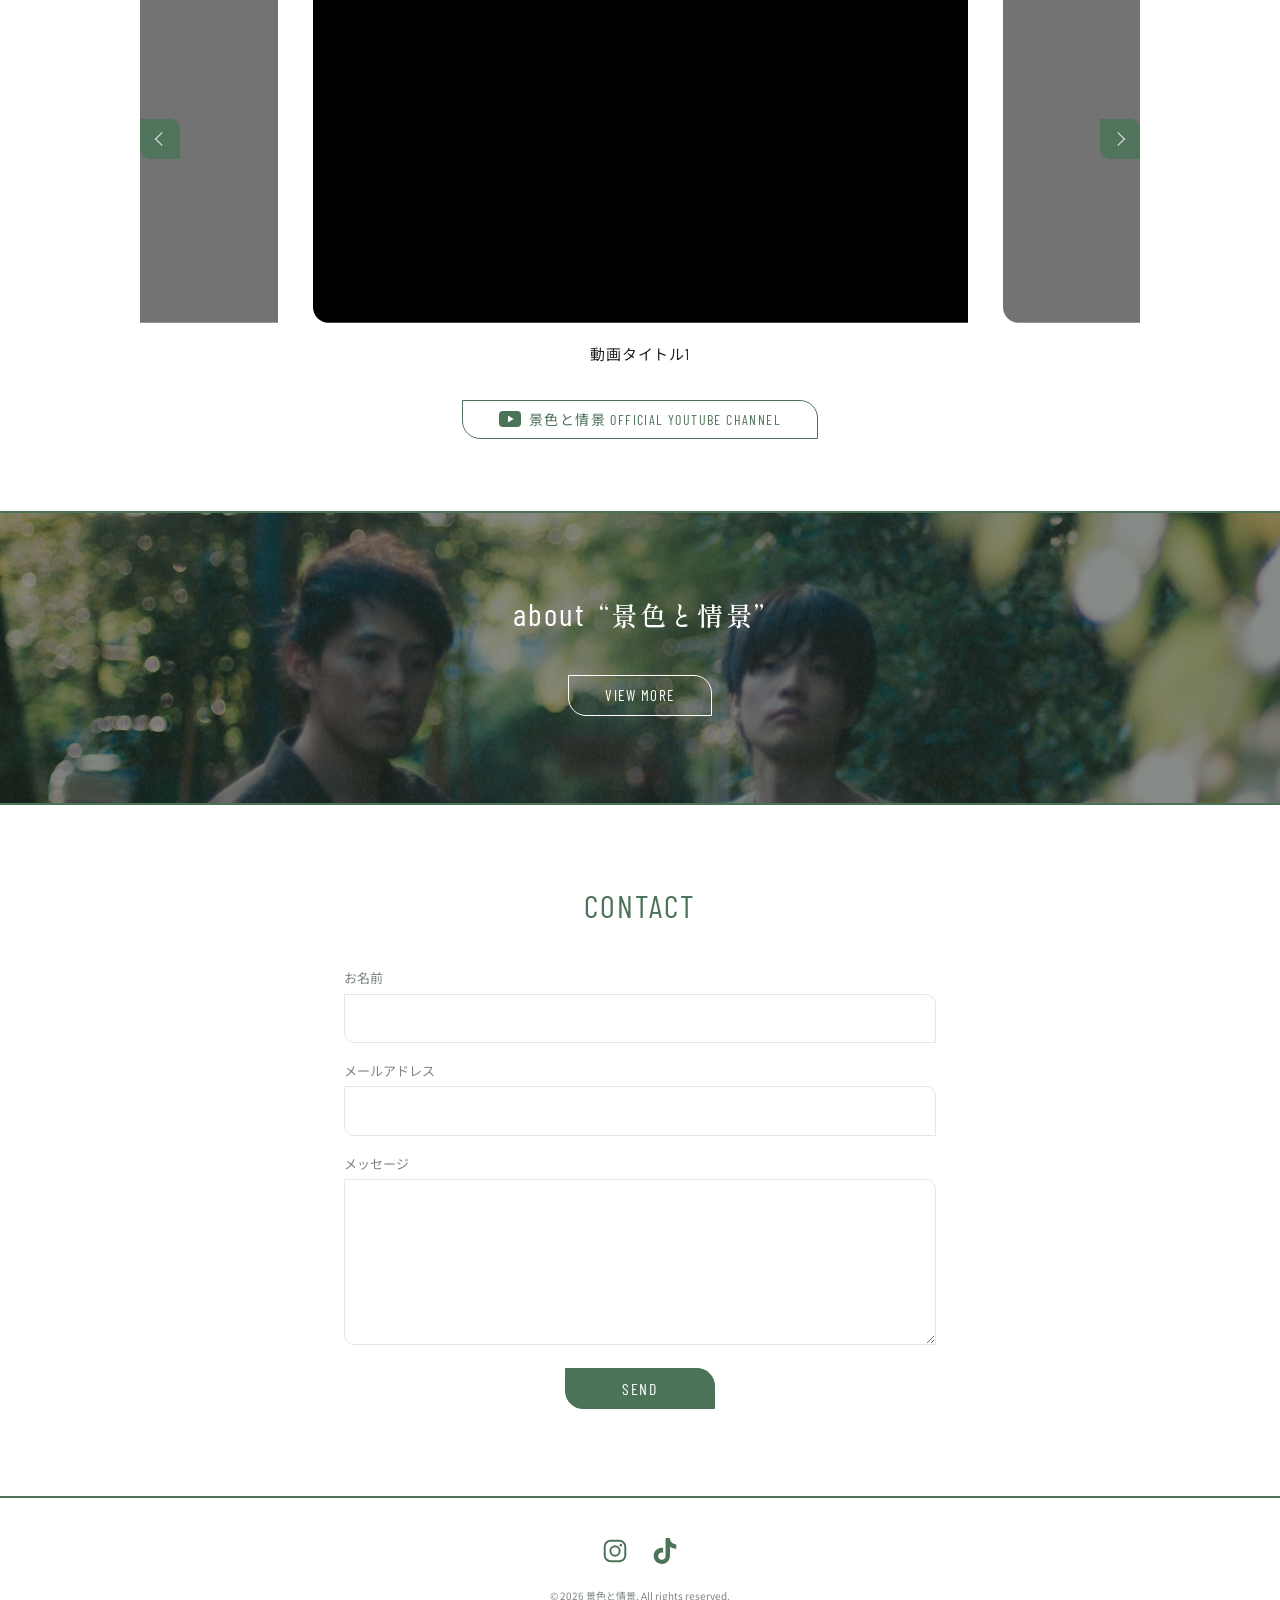
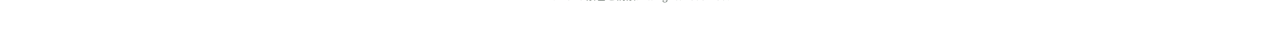
==== commit 5eabf338: "about 欄の仮の文「ここにプロフィール文」を削除 Co-Authored-By: Claude Opus 5.5 <noreply@anthropic.com>" ====
--- a/index.html
+++ b/index.html
@@ -127,9 +127,6 @@
   <section class="section" id="profile">
     <div class="wrap narrow reveal">
       <h2 class="sec-title about-title">about <span>“景色と情景”</span></h2>
-      <div class="profile-text">
-        <p>ここにプロフィール文</p>
-      </div>
       <p class="more"><a class="btn" href="profile.html">VIEW MORE</a></p>
     </div>
   </section>
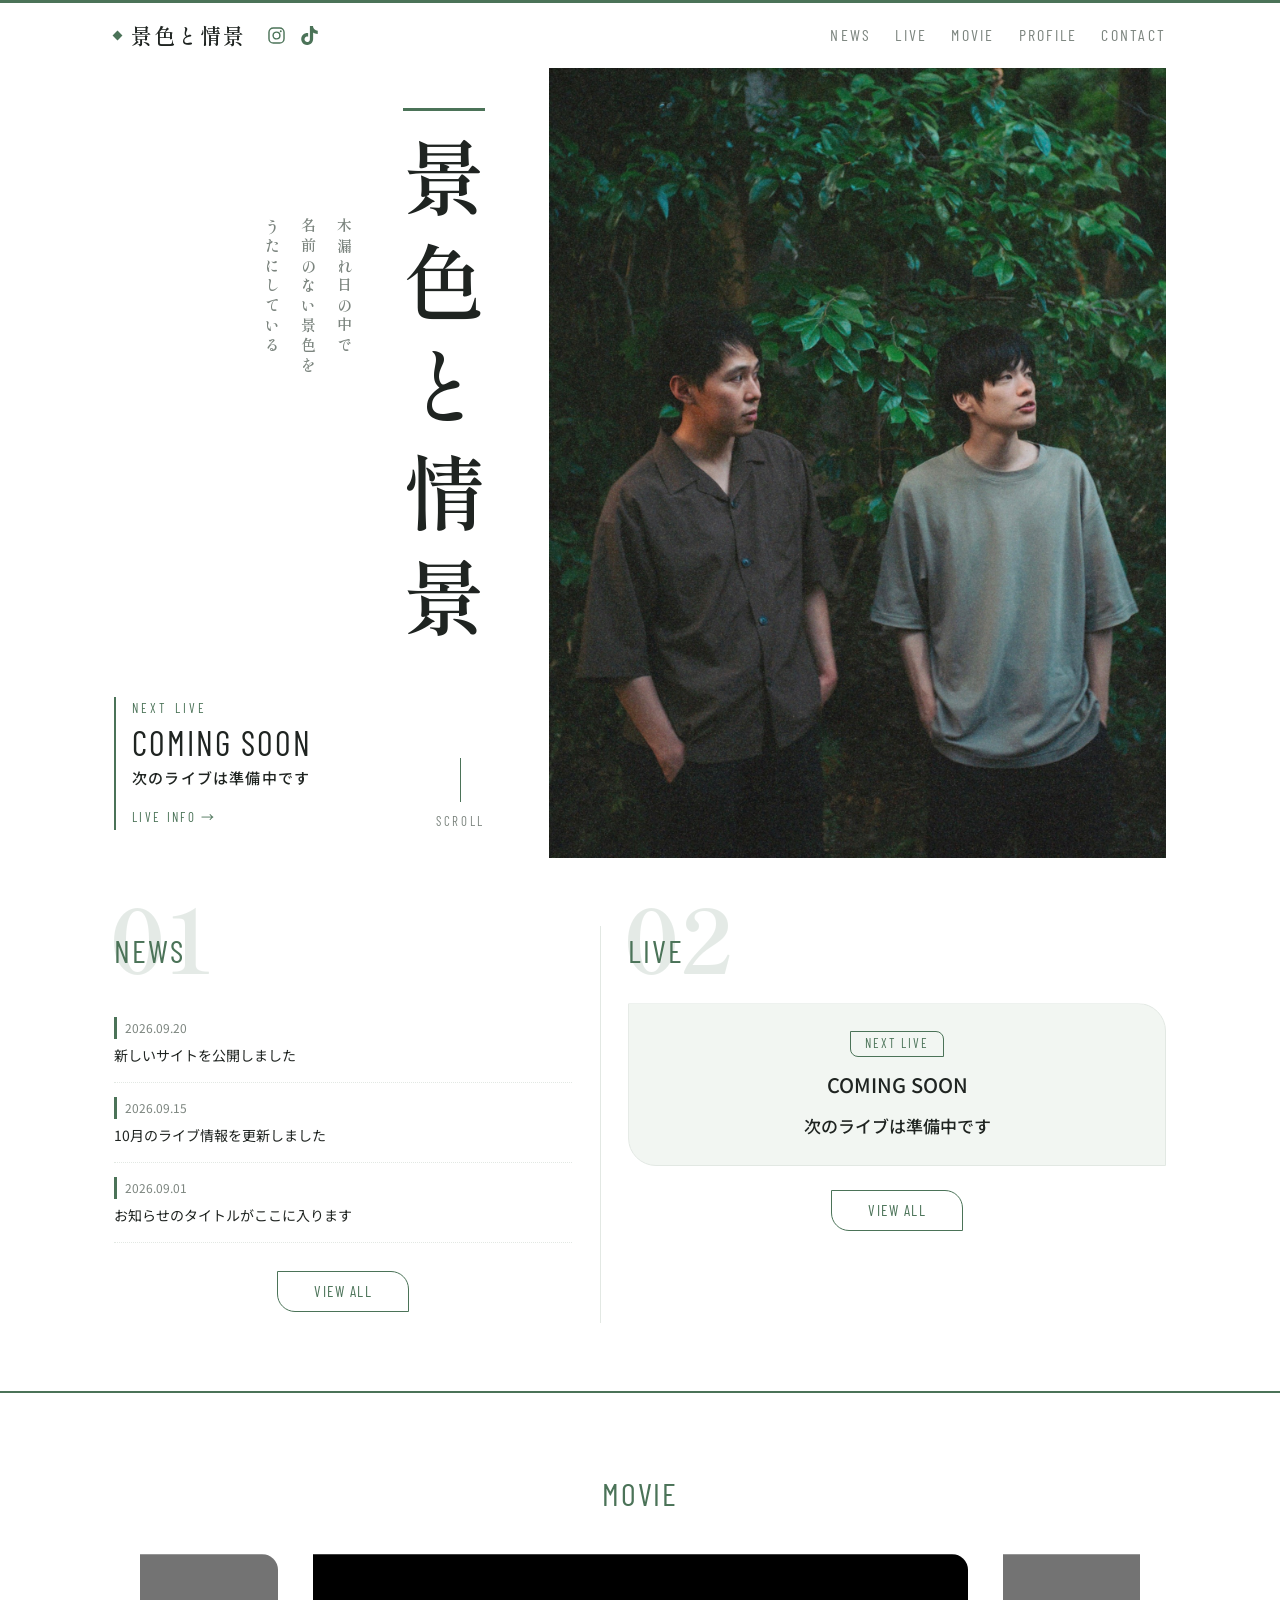
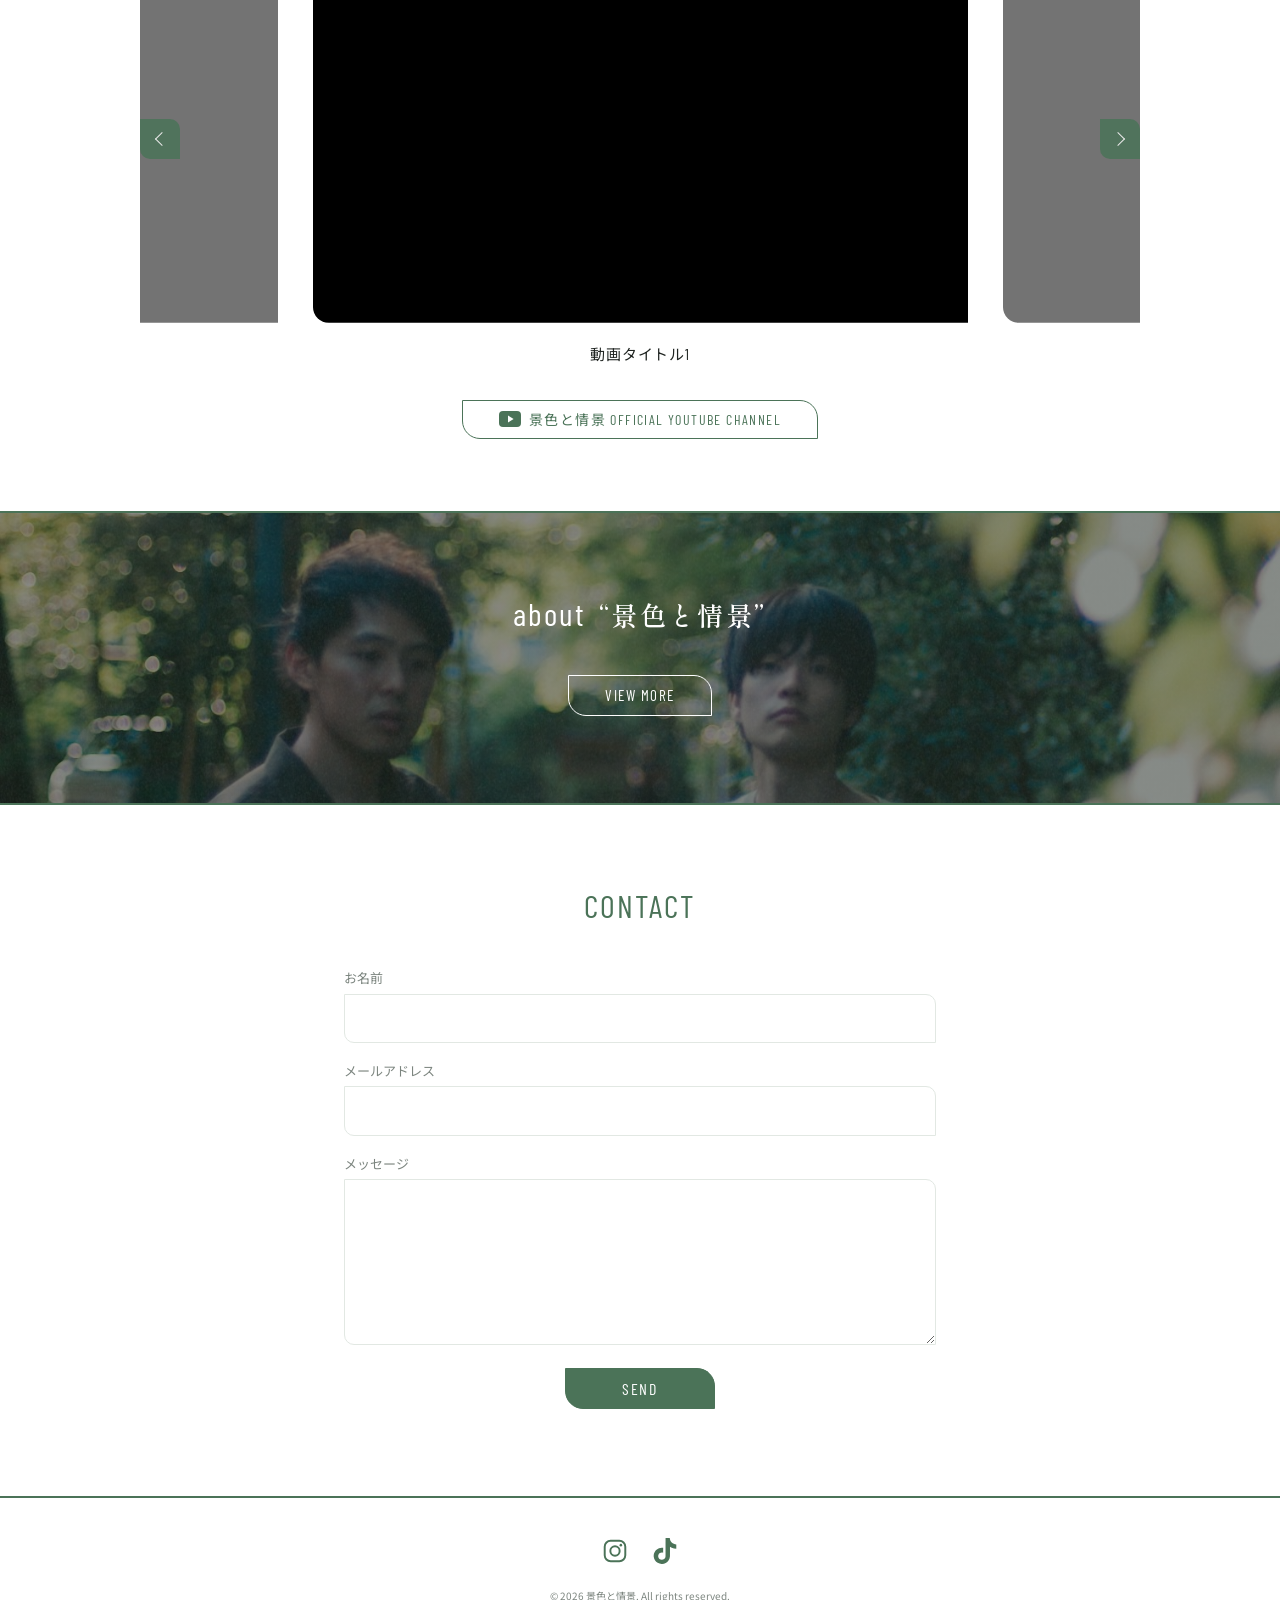
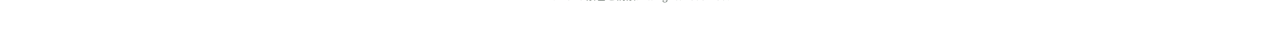
==== commit 120e415e: "トップの名前を「墨のにじみ」の出方に。読み込み中の画面（揺れる葉っぱ）を追加 Co-Authored-By: Claude Opus 5.5 <noreply@anthropic.com>" ====
--- a/index.html
+++ b/index.html
@@ -10,13 +10,21 @@
   <link rel="preconnect" href="https://fonts.googleapis.com">
   <link rel="preconnect" href="https://fonts.gstatic.com" crossorigin>
   <!-- 動きを使う印(スクリプトが動かない環境では、動きなしで全部表示される) -->
-  <script>document.documentElement.classList.add('js');</script>
+  <script>document.documentElement.classList.add('js');
+  // 読み込み中の画面は、1回の訪問で最初の1回だけ
+  try { if (!sessionStorage.getItem('kj-loaded')) document.documentElement.classList.add('loading'); } catch (e) {}</script>
   <link href="https://fonts.googleapis.com/css2?family=Barlow+Condensed:wght@400;500&family=Noto+Sans+JP:wght@400;500&family=Shippori+Mincho:wght@600;700&display=swap" rel="stylesheet">
   <link rel="stylesheet" href="theme.css?v=9">
-  <link rel="stylesheet" href="style.css?v=22">
+  <link rel="stylesheet" href="style.css?v=24">
   <link rel="stylesheet" href="idea.css?v=6">
 </head>
 <body>
+
+<!-- ▼ 読み込み中の画面(葉っぱが揺れる。スクリプトが動かないときは出ない) -->
+<div class="loader" aria-hidden="true">
+  <svg class="loader-leaf" viewBox="0 0 48 48"><path fill="currentColor" d="M24 4C12 12 9 26 22 42c1 1 3 1 4 0C39 26 36 12 24 4z"/><path d="M24 9v33M24 20l-6-5M24 28l7-6M24 35l-6-5" fill="none" stroke="#fff" stroke-width="1.4" stroke-linecap="round" opacity=".7"/></svg>
+  <p class="loader-text">LOADING<span class="loader-dots"><i>.</i><i>.</i><i>.</i></span></p>
+</div>
 
 <!-- ▼ ヘッダー -->
 <header class="site-header">
@@ -48,7 +56,7 @@
 <div class="hero" id="top">
   <div class="hero-text">
     <!-- アーティスト名。専用の手書きロゴがないので、明朝体で表示 -->
-    <h1 class="hero-name">景色と情景</h1>
+    <h1 class="hero-name" aria-label="景色と情景"><span style="--i:0">景</span><span style="--i:1">色</span><span style="--i:2">と</span><span style="--i:3">情</span><span style="--i:4">景</span></h1>
     <div class="idea idea-words" aria-hidden="true">木漏れ日の中で<br>名前のない景色を<br>うたにしている</div><a class="idea idea-live" href="live.html"><span class="k">NEXT LIVE</span><span class="d">&nbsp;</span><span class="p"></span><span class="t"></span><span class="m">LIVE INFO →</span></a>
     <span class="hero-scroll"><i class="line"></i>SCROLL</span>
   </div>
@@ -166,6 +174,23 @@
 <script src="js/live.js?v=6"></script>
 <script src="js/news.js?v=2"></script>
 
+<!-- 読み込み中の画面を消す(読み込みが終わって、最低1.4秒たったら。遅くても6秒で消す) -->
+<script>
+(function () {
+  var html = document.documentElement;
+  if (!html.classList.contains('loading')) return;
+  var start = Date.now(), done = false;
+  function finish() {
+    if (done) return; done = true;
+    html.classList.add('loaded');
+    try { sessionStorage.setItem('kj-loaded', '1'); } catch (e) {}
+    setTimeout(function () { html.classList.remove('loading', 'loaded'); }, 1000);
+  }
+  window.addEventListener('load', function () { setTimeout(finish, Math.max(0, 1400 - (Date.now() - start))); });
+  setTimeout(finish, 6000);
+})();
+</script>
+
 <!-- 動き:画面に入ったら、ふわっと表示する(reveal の印をつけた部分) -->
 <script>
 (function () {
--- a/style.css
+++ b/style.css
@@ -288,6 +288,14 @@
   from { clip-path: inset(-30px -30px 100% -30px); }
   to   { clip-path: inset(-30px -30px -30px -30px); }
 }
+/* 名前:墨のにじみ(ぼやけた墨が紙にしみ込むように、一文字ずつくっきりしていく) */
+@keyframes ink {
+  0%   { opacity: 0; filter: blur(14px); transform: scale(1.08); }
+  60%  { opacity: .9; }
+  100% { opacity: 1; filter: blur(0); transform: none; }
+}
+@keyframes lineX { from { transform: scaleX(0); } to { transform: scaleX(1); } }
+@keyframes lineY { from { transform: scaleY(0); } to { transform: scaleY(1); } }
 @keyframes fadeIn { from { opacity: 0; } to { opacity: 1; } }
 @keyframes scrollLine {
   0%   { transform: translateY(-100%); }
@@ -297,7 +305,8 @@
 
 /* 開いた直後 */
 .hero-photo img { animation: heroZoom 2.4s var(--ease) both; }
-.hero-name { animation: nameWriteV 1.8s cubic-bezier(.65, 0, .35, 1) .9s both; }
+.hero-name span { display: inline-block; animation: ink 1.6s ease-out both; animation-delay: calc(.9s + var(--i) * .38s); }   /* --i = 何文字目か(index.html) */
+.hero-name::before { transform-origin: left center; animation: lineX .8s cubic-bezier(.65, 0, .35, 1) .5s both; }
 .hero-scroll {
   position: relative; z-index: 1;
   display: flex; flex-direction: column; align-items: center; gap: 8px;
@@ -305,6 +314,27 @@
 }
 .hero-scroll .line { position: relative; display: block; width: 1px; height: 44px; overflow: hidden; background: var(--line); }
 .hero-scroll .line::after { content: ""; position: absolute; inset: 0; background: var(--accent); animation: scrollLine 2s ease-in-out infinite; }
+
+/* ── 読み込み中の画面(トップだけ。1回の訪問で最初の1回) ──
+   葉っぱが1枚、風に揺れるように。読み込みが終わると、ふっと消えて、写真と名前の動きが始まる */
+.loader { display: none; }
+html.loading .loader {
+  display: flex; position: fixed; inset: 0; z-index: 100;
+  flex-direction: column; align-items: center; justify-content: center; gap: 18px;
+  background: var(--bg); transition: opacity .9s ease, visibility .9s;
+}
+html.loaded .loader { opacity: 0; visibility: hidden; }
+html.loading:not(.loaded) .hero, html.loading:not(.loaded) .hero *, html.loading:not(.loaded) .hero-name::before { animation-play-state: paused; }   /* 読み込み中は、写真と名前の動きを待たせる */
+.loader-leaf { width: 44px; height: 44px; color: var(--accent); transform-origin: 50% 10%; animation: leafSway 2.4s ease-in-out infinite; }
+@keyframes leafSway {
+  0%, 100% { transform: translate(-10px, -4px) rotate(-24deg); }
+  50%      { transform: translate(10px, 4px) rotate(18deg); }
+}
+.loader-text { font-family: var(--font-head); font-size: 13px; letter-spacing: .3em; color: var(--accent); }
+.loader-dots i { font-style: normal; animation: dot 1.4s ease-in-out infinite; }
+.loader-dots i:nth-child(2) { animation-delay: .2s; }
+.loader-dots i:nth-child(3) { animation-delay: .4s; }
+@keyframes dot { 0%, 100% { opacity: .2; } 50% { opacity: 1; } }
 
 /* スクロールして見えたとき(.reveal が画面に入ると、.is-visible がつく)
    --d = 部分ごとの遅れ、--i = 一覧の何番目か */
@@ -363,7 +393,8 @@
 .form .submit { --i: 3; }
 
 @media (prefers-reduced-motion: reduce) {
-  .hero-photo img, .hero-name, .hero-scroll { animation: none; }
+  .hero-photo img, .hero-name span, .hero-name::before, .hero-scroll { animation: none; }
+  .loader-leaf, .loader-dots i { animation: none; }
   .hero-scroll .line::after { animation: none; transform: none; }
   .js .reveal .sec-title, .js .reveal .list li, .js .reveal .more, .js .reveal .live-card,
   .js .reveal .yt-stage, .js .reveal > .btn, .js .reveal .profile-text p,
@@ -383,9 +414,8 @@
     position: absolute; bottom: 8px; left: 0; margin: 0; padding-left: 22px;
     writing-mode: horizontal-tb; font-size: clamp(38px, 10vw, 60px); letter-spacing: .08em;
     color: #fff; filter: drop-shadow(0 2px 10px rgba(0, 0, 0, .5));
-    animation-name: nameWrite;
   }
-  .hero-name::before { right: auto; top: 8px; bottom: 8px; width: 4px; height: auto; }
+  .hero-name::before { right: auto; top: 8px; bottom: 8px; width: 4px; height: auto; transform-origin: center top; animation-name: lineY; }
   .hero-scroll { display: none; }   /* スマホでは、名前と重なるので「SCROLL」は隠す */
   .site-header .wrap { padding-top: 12px; padding-bottom: 12px; gap: 8px 24px; }   /* スマホでは、ヘッダーの上下の余白を詰める */
   .info { grid-template-columns: 1fr; gap: 40px; padding: 40px 0; }
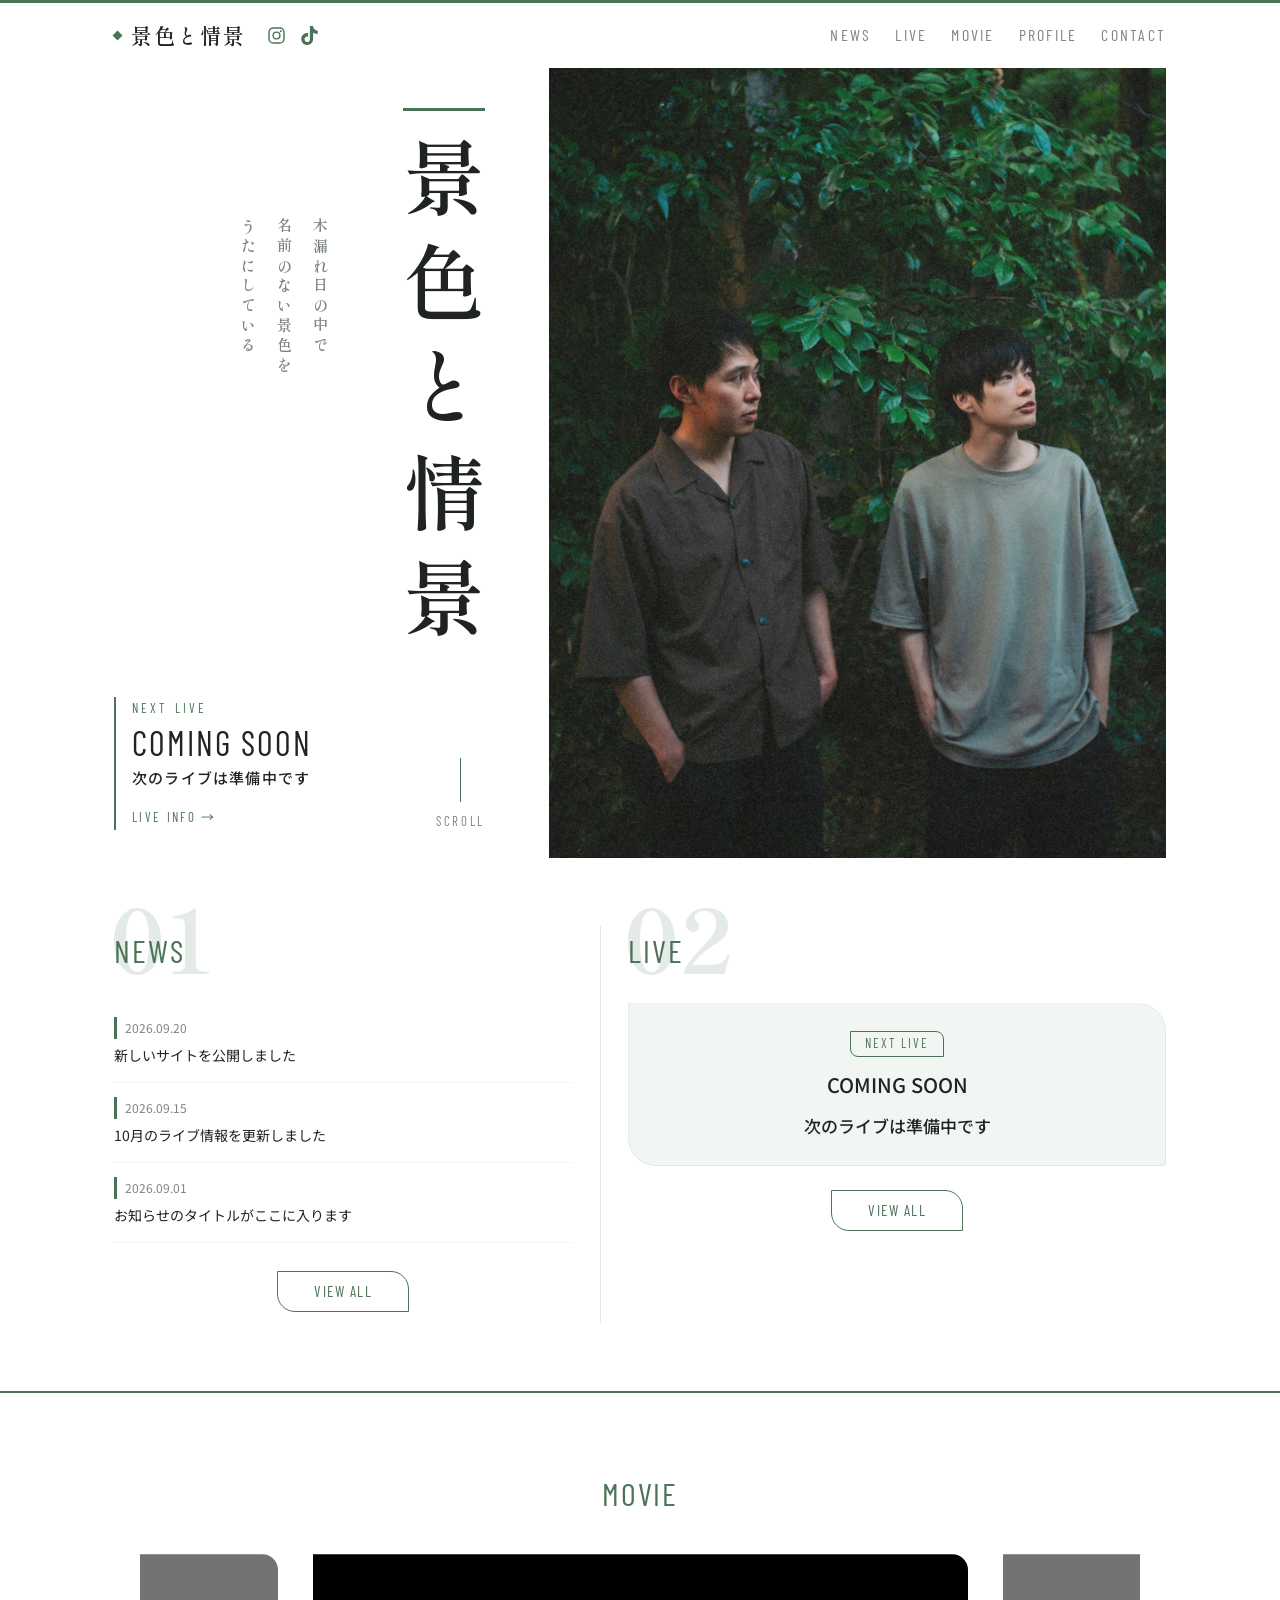
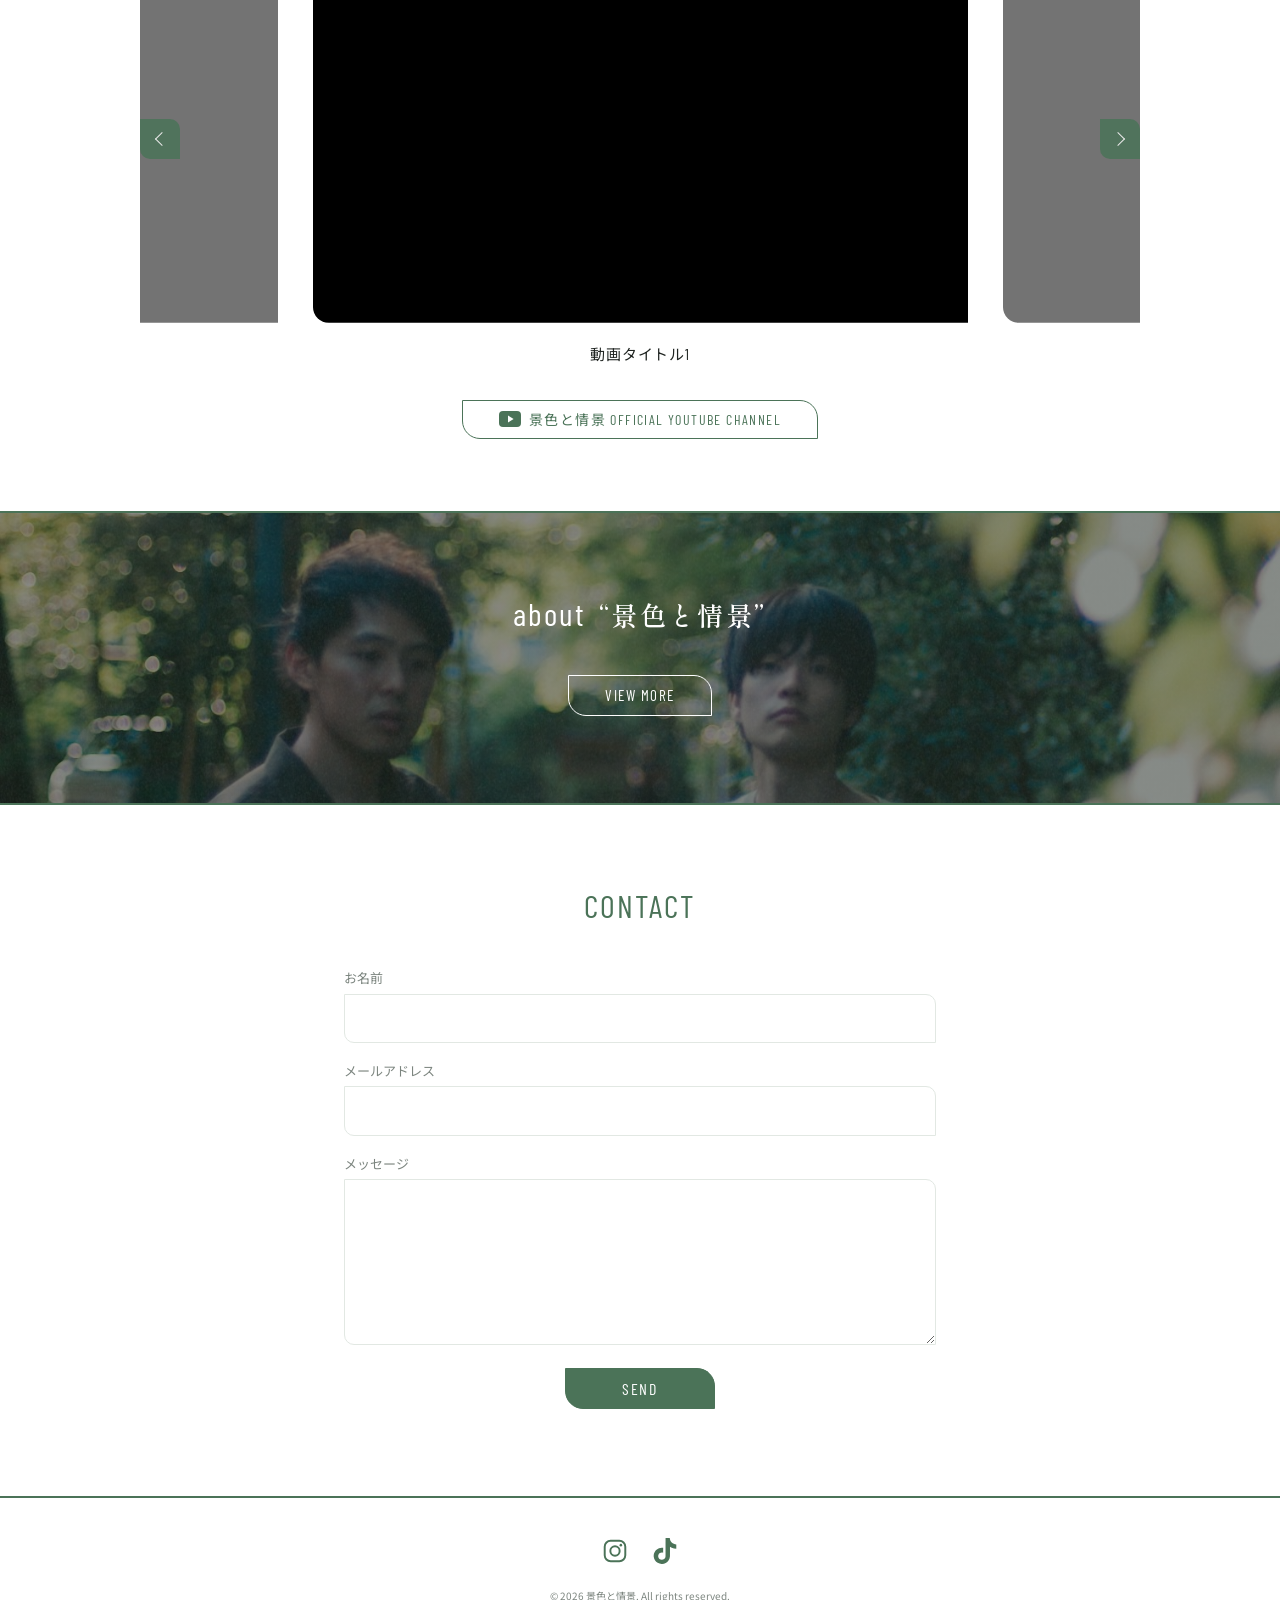
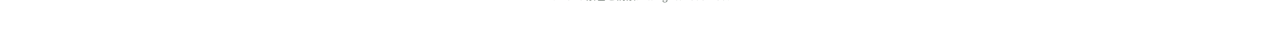
==== commit f4bef3c1: "縦書きの言葉を、名前のあとに「曇りガラスが晴れる」ように表示。少し左へ Co-Authored-By: Claude Opus 5.5 <noreply@anthropic.com>" ====
--- a/index.html
+++ b/index.html
@@ -15,8 +15,8 @@
   try { if (!sessionStorage.getItem('kj-loaded')) document.documentElement.classList.add('loading'); } catch (e) {}</script>
   <link href="https://fonts.googleapis.com/css2?family=Barlow+Condensed:wght@400;500&family=Noto+Sans+JP:wght@400;500&family=Shippori+Mincho:wght@600;700&display=swap" rel="stylesheet">
   <link rel="stylesheet" href="theme.css?v=9">
-  <link rel="stylesheet" href="style.css?v=24">
-  <link rel="stylesheet" href="idea.css?v=6">
+  <link rel="stylesheet" href="style.css?v=25">
+  <link rel="stylesheet" href="idea.css?v=7">
 </head>
 <body>
 
--- a/style.css
+++ b/style.css
@@ -294,6 +294,12 @@
   60%  { opacity: .9; }
   100% { opacity: 1; filter: blur(0); transform: none; }
 }
+/* 縦書きの言葉:窓ガラスの曇りがとれるように(白くぼやけた状態から、ゆっくり澄んでいく) */
+@keyframes fogClear {
+  0%   { opacity: 0; filter: blur(12px) brightness(1.6); }
+  35%  { opacity: .6; filter: blur(8px) brightness(1.35); }
+  100% { opacity: 1; filter: blur(0) brightness(1); }
+}
 @keyframes lineX { from { transform: scaleX(0); } to { transform: scaleX(1); } }
 @keyframes lineY { from { transform: scaleY(0); } to { transform: scaleY(1); } }
 @keyframes fadeIn { from { opacity: 0; } to { opacity: 1; } }
@@ -307,6 +313,7 @@
 .hero-photo img { animation: heroZoom 2.4s var(--ease) both; }
 .hero-name span { display: inline-block; animation: ink 1.6s ease-out both; animation-delay: calc(.9s + var(--i) * .38s); }   /* --i = 何文字目か(index.html) */
 .hero-name::before { transform-origin: left center; animation: lineX .8s cubic-bezier(.65, 0, .35, 1) .5s both; }
+.idea-words { animation: fogClear 2.6s cubic-bezier(.3, .1, .3, 1) 3.6s both; }   /* 名前が出終わるころ(約3.6秒後)から */
 .hero-scroll {
   position: relative; z-index: 1;
   display: flex; flex-direction: column; align-items: center; gap: 8px;
@@ -393,7 +400,7 @@
 .form .submit { --i: 3; }
 
 @media (prefers-reduced-motion: reduce) {
-  .hero-photo img, .hero-name span, .hero-name::before, .hero-scroll { animation: none; }
+  .hero-photo img, .hero-name span, .hero-name::before, .hero-scroll, .idea-words { animation: none; }
   .loader-leaf, .loader-dots i { animation: none; }
   .hero-scroll .line::after { animation: none; transform: none; }
   .js .reveal .sec-title, .js .reveal .list li, .js .reveal .more, .js .reveal .live-card,
--- a/idea.css
+++ b/idea.css
@@ -1,7 +1,7 @@
 /* 余白アイデアの見本 */
 .hero-text { position: relative; }
 .idea { position: absolute; z-index: 1; }
-.idea-words { top: 150px; right: calc((clamp(28px, 5vw, 64px) + clamp(44px, 6.4vw, 84px)) + 40px); writing-mode: vertical-rl;
+.idea-words { top: 150px; right: calc((clamp(28px, 5vw, 64px) + clamp(44px, 6.4vw, 84px)) + 64px); writing-mode: vertical-rl;
   font-family: var(--font-name); font-weight: 600; font-size: 15px; line-height: 2.4; letter-spacing: .32em; color: var(--muted); }
 .idea-live { left: 0; bottom: 28px; display: flex; flex-direction: column; gap: 2px; padding-left: 16px; border-left: 2px solid var(--accent); color: var(--text); }
 .idea-live .k { font-family: var(--font-head); font-size: 13px; letter-spacing: .24em; color: var(--accent); }
